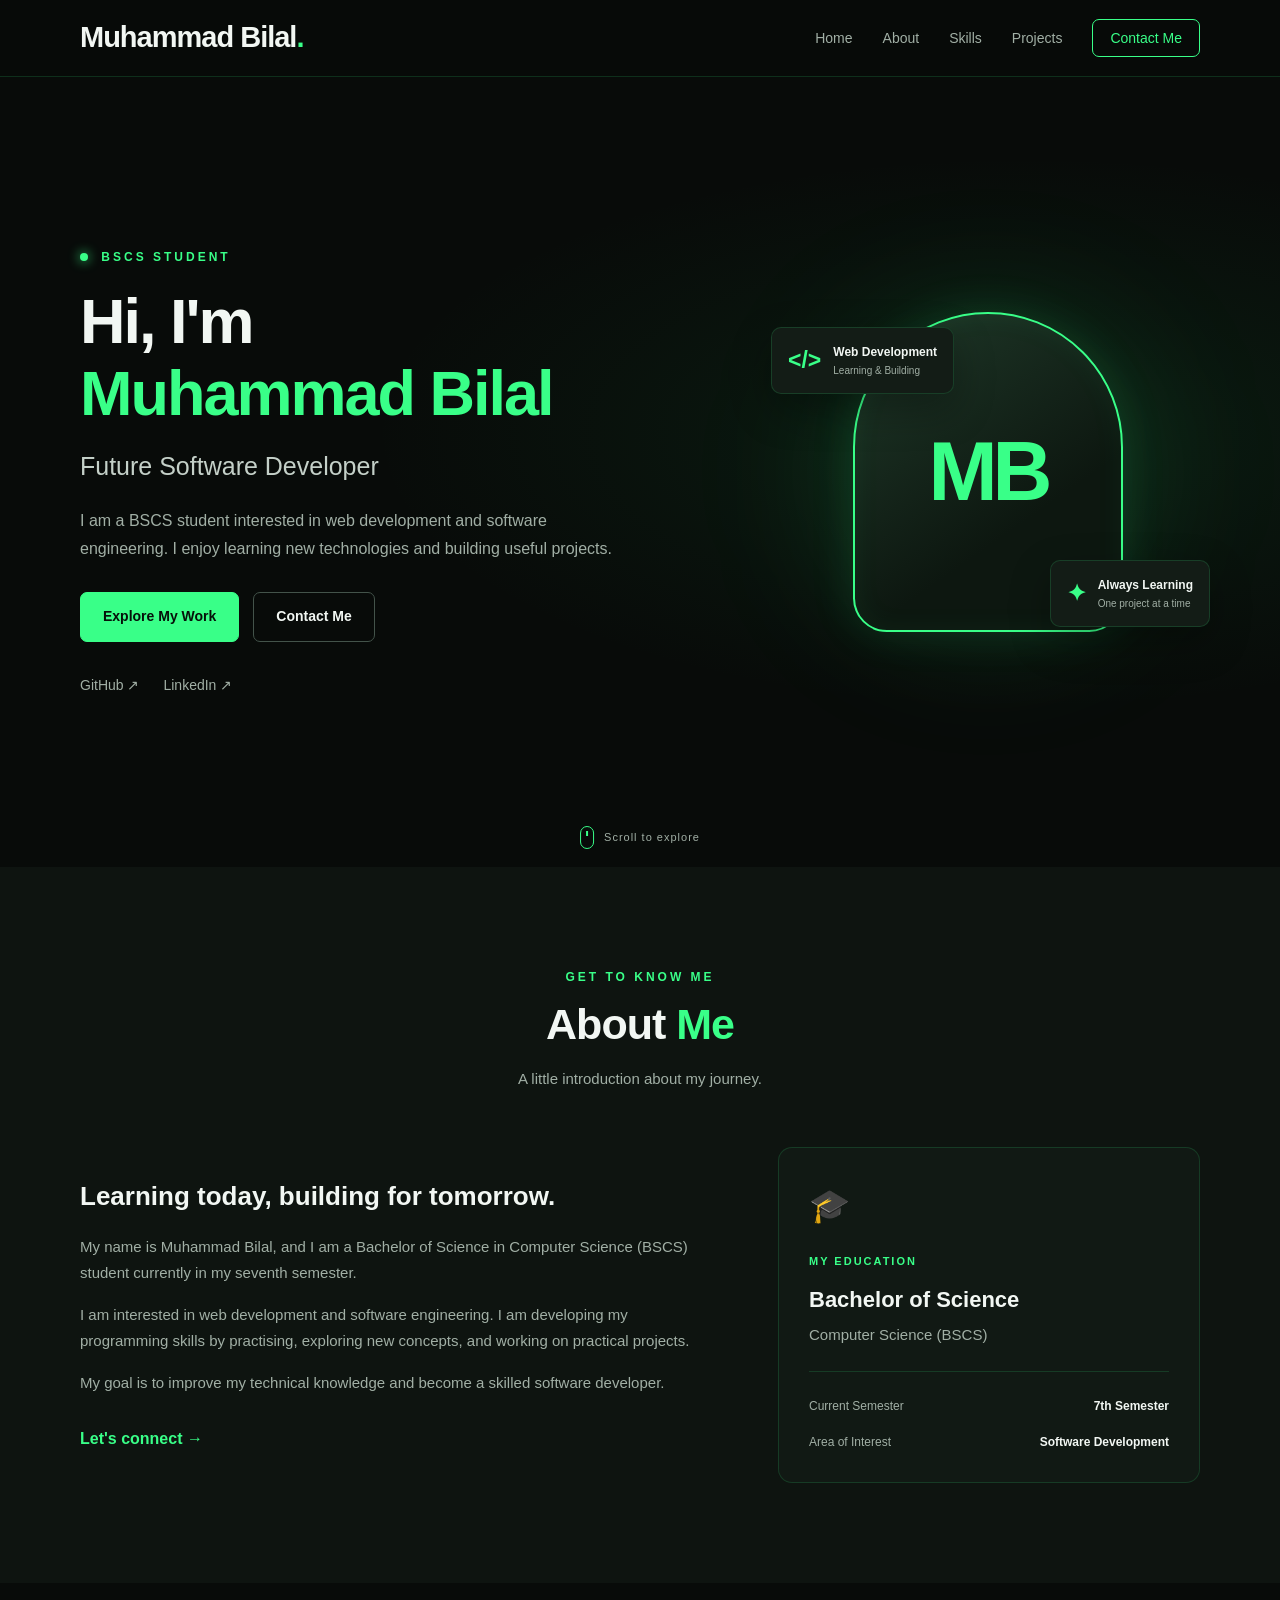
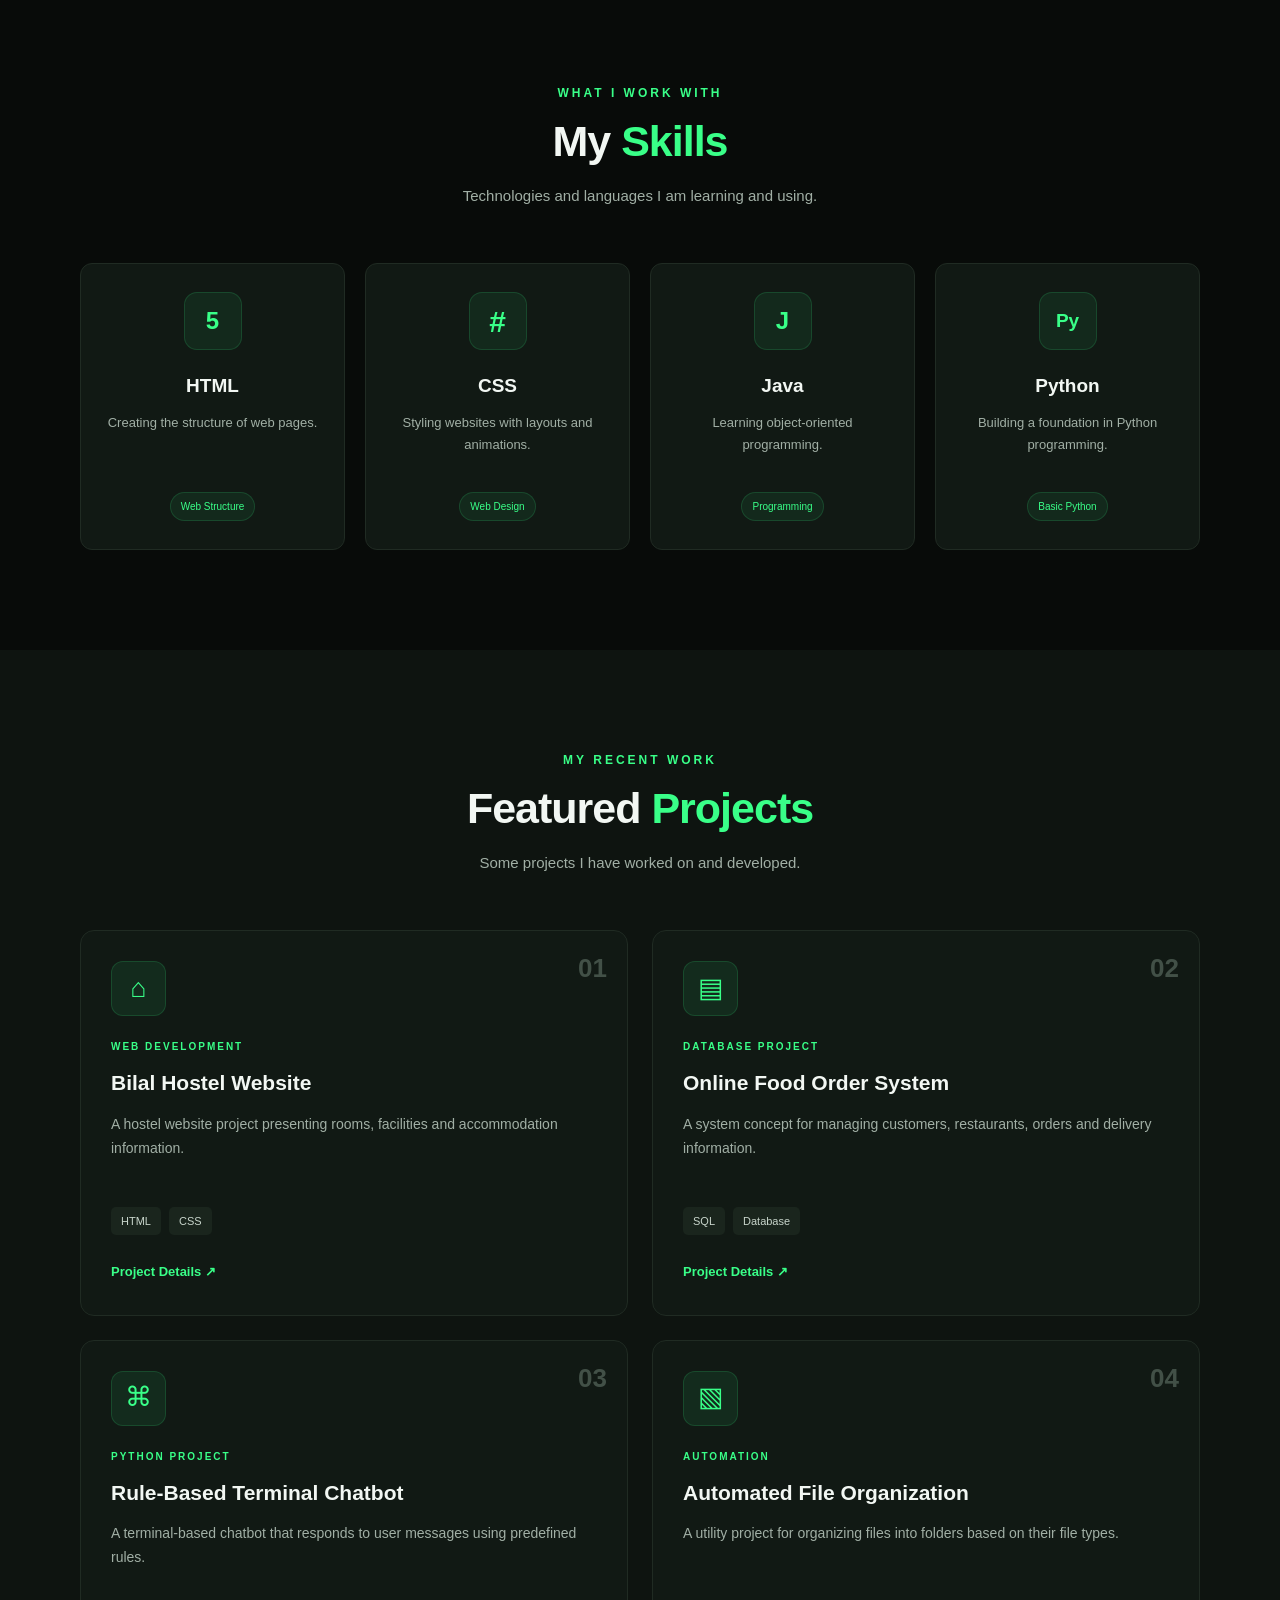
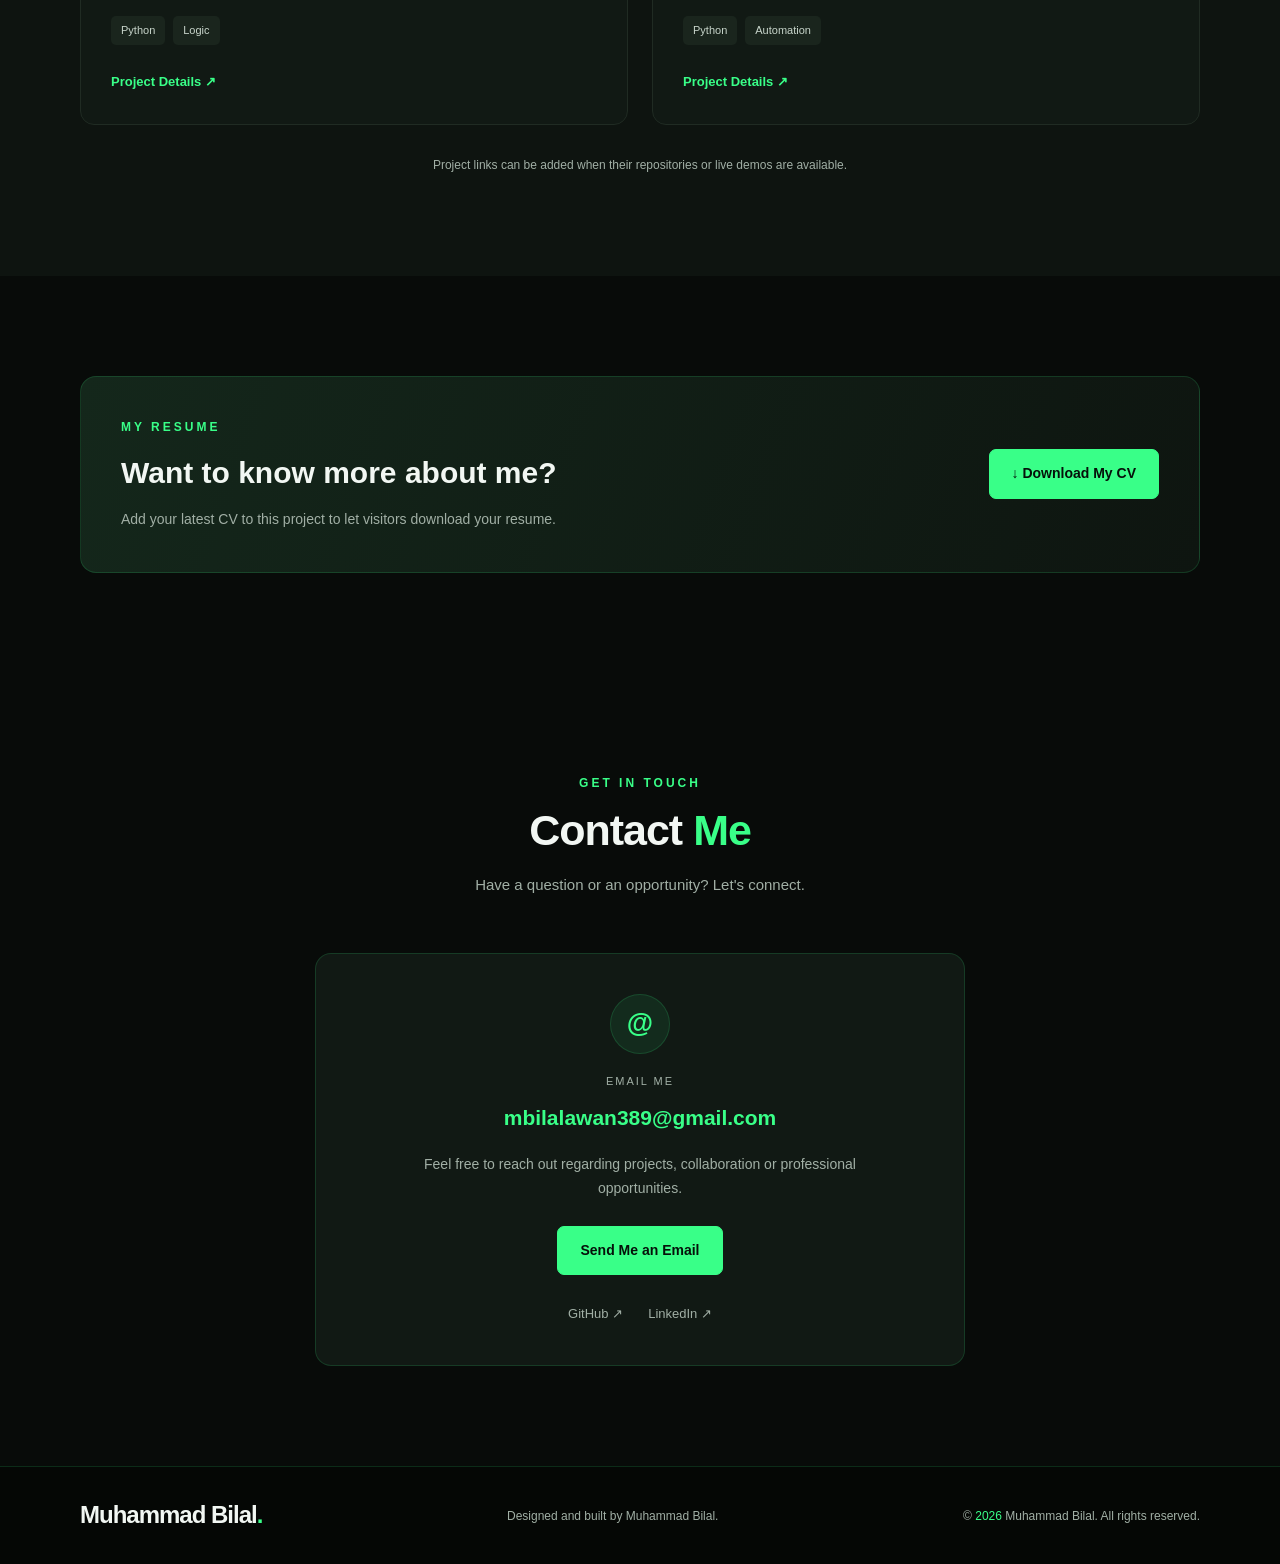
==== index.html @ e32077fa "MYPortfolio" ====
<!DOCTYPE html>
<html lang="en">
<head>
    <meta charset="UTF-8">
    <meta name="viewport" content="width=device-width, initial-scale=1.0">

    <meta name="description" content="Muhammad Bilal's personal portfolio showcasing web development skills, education and projects.">

    <title>Muhammad Bilal | Portfolio</title>

    <link rel="stylesheet" href="style.css">
</head>

<body>

    <!-- Navigation -->
    <header class="header">
        <nav class="navbar container">
            <a href="#home" class="logo">
                Muhammad Bilal<span>.</span>
            </a>

            <input type="checkbox" id="menu-toggle">
            <label for="menu-toggle" class="menu-icon"
                   aria-label="Toggle navigation menu">
                <span></span>
                <span></span>
                <span></span>
            </label>

            <ul class="nav-links">
                <li><a href="#home">Home</a></li>
                <li><a href="#about">About</a></li>
                <li><a href="#skills">Skills</a></li>
                <li><a href="#projects">Projects</a></li>
                <li><a href="#contact" class="nav-contact">Contact Me</a></li>
            </ul>
        </nav>
    </header>

    <main>

        <!-- Hero Section -->
        <section class="hero section" id="home">
            <div class="container hero-content">

                <div class="hero-text reveal">
                    <p class="eyebrow">
                        <span class="status-dot"></span>
                        BSCS STUDENT
                    </p>

                    <h1>
                        Hi, I'm <span>Muhammad Bilal</span>
                    </h1>

                    <h2>Future Software Developer</h2>

                    <p class="hero-description">
                        I am a BSCS student interested in web development
                        and software engineering. I enjoy learning new
                        technologies and building useful projects.
                    </p>

                    <div class="hero-buttons">
                        <a href="#projects" class="btn btn-primary">
                            Explore My Work
                        </a>

                        <a href="#contact" class="btn btn-outline">
                            Contact Me
                        </a>
                    </div>

                    <div class="social-links">
                        <a href="https://github.com/Muhammadbilal-CS"
                           target="_blank" rel="noopener noreferrer">
                            GitHub ↗
                        </a>

                        <a href="https://www.linkedin.com/in/muhammad-bilal-559ba5370"
                           target="_blank" rel="noopener noreferrer">
                            LinkedIn ↗
                        </a>
                    </div>
                </div>

                <div class="hero-visual reveal">
                    <div class="profile-glow"></div>

                    <!-- Profile photo placeholder -->
                    <div class="profile-placeholder"
                         role="img"
                         aria-label="Profile photo placeholder for Muhammad Bilal">
                        <span>MB</span>
                    </div>

                    <div class="floating-card card-top">
                        <span class="mini-icon">&lt;/&gt;</span>
                        <div>
                            <strong>Web Development</strong>
                            <small>Learning & Building</small>
                        </div>
                    </div>

                    <div class="floating-card card-bottom">
                        <span class="mini-icon">✦</span>
                        <div>
                            <strong>Always Learning</strong>
                            <small>One project at a time</small>
                        </div>
                    </div>
                </div>

            </div>

            <a href="#about" class="scroll-indicator">
                <span></span>
                Scroll to explore
            </a>
        </section>

        <!-- About Section -->
        <section class="section about-section" id="about">
            <div class="container">

                <div class="section-heading reveal">
                    <p class="eyebrow">GET TO KNOW ME</p>
                    <h2>About <span>Me</span></h2>
                    <p>A little introduction about my journey.</p>
                </div>

                <div class="about-grid">
                    <div class="about-text reveal">
                        <h3>Learning today, building for tomorrow.</h3>

                        <p>
                            My name is Muhammad Bilal, and I am a Bachelor
                            of Science in Computer Science (BSCS) student
                            currently in my seventh semester.
                        </p>

                        <p>
                            I am interested in web development and software
                            engineering. I am developing my programming
                            skills by practising, exploring new concepts,
                            and working on practical projects.
                        </p>

                        <p>
                            My goal is to improve my technical knowledge
                            and become a skilled software developer.
                        </p>

                        <a href="#contact" class="text-link">
                            Let's connect <span>→</span>
                        </a>
                    </div>

                    <div class="education-card reveal">
                        <div class="education-icon">🎓</div>
                        <p class="card-label">MY EDUCATION</p>
                        <h3>Bachelor of Science</h3>
                        <h4>Computer Science (BSCS)</h4>
                        <div class="card-divider"></div>
                        <div class="education-detail">
                            <span>Current Semester</span>
                            <strong>7th Semester</strong>
                        </div>
                        <div class="education-detail">
                            <span>Area of Interest</span>
                            <strong>Software Development</strong>
                        </div>
                    </div>
                </div>

            </div>
        </section>

        <!-- Skills Section -->
        <section class="section skills-section" id="skills">
            <div class="container">

                <div class="section-heading reveal">
                    <p class="eyebrow">WHAT I WORK WITH</p>
                    <h2>My <span>Skills</span></h2>
                    <p>Technologies and languages I am learning and using.</p>
                </div>

                <div class="skills-grid">

                    <article class="skill-card reveal">
                        <div class="skill-icon html-icon">5</div>
                        <h3>HTML</h3>
                        <p>Creating the structure of web pages.</p>
                        <span class="skill-tag">Web Structure</span>
                    </article>

                    <article class="skill-card reveal">
                        <div class="skill-icon css-icon">#</div>
                        <h3>CSS</h3>
                        <p>Styling websites with layouts and animations.</p>
                        <span class="skill-tag">Web Design</span>
                    </article>

                    <article class="skill-card reveal">
                        <div class="skill-icon java-icon">J</div>
                        <h3>Java</h3>
                        <p>Learning object-oriented programming.</p>
                        <span class="skill-tag">Programming</span>
                    </article>

                    <article class="skill-card reveal">
                        <div class="skill-icon python-icon">Py</div>
                        <h3>Python</h3>
                        <p>Building a foundation in Python programming.</p>
                        <span class="skill-tag">Basic Python</span>
                    </article>

                </div>
            </div>
        </section>

        <!-- Projects Section -->
        <section class="section projects-section" id="projects">
            <div class="container">

                <div class="section-heading reveal">
                    <p class="eyebrow">MY RECENT WORK</p>
                    <h2>Featured <span>Projects</span></h2>
                    <p>Some projects I have worked on and developed.</p>
                </div>

                <div class="projects-grid">

                    <article class="project-card reveal">
                        <div class="project-number">01</div>
                        <div class="project-symbol">⌂</div>
                        <p class="project-category">WEB DEVELOPMENT</p>
                        <h3>Bilal Hostel Website</h3>
                        <p class="project-description">
                            A hostel website project presenting rooms,
                            facilities and accommodation information.
                        </p>
                        <div class="project-tags">
                            <span>HTML</span>
                            <span>CSS</span>
                        </div>
                        <!-- Add your live project URL when available -->
                        <a href="#contact" class="project-link">
                            Project Details <span>↗</span>
                        </a>
                    </article>

                    <article class="project-card reveal">
                        <div class="project-number">02</div>
                        <div class="project-symbol">▤</div>
                        <p class="project-category">DATABASE PROJECT</p>
                        <h3>Online Food Order System</h3>
                        <p class="project-description">
                            A system concept for managing customers,
                            restaurants, orders and delivery information.
                        </p>
                        <div class="project-tags">
                            <span>SQL</span>
                            <span>Database</span>
                        </div>
                        <a href="#contact" class="project-link">
                            Project Details <span>↗</span>
                        </a>
                    </article>

                    <article class="project-card reveal">
                        <div class="project-number">03</div>
                        <div class="project-symbol">⌘</div>
                        <p class="project-category">PYTHON PROJECT</p>
                        <h3>Rule-Based Terminal Chatbot</h3>
                        <p class="project-description">
                            A terminal-based chatbot that responds to
                            user messages using predefined rules.
                        </p>
                        <div class="project-tags">
                            <span>Python</span>
                            <span>Logic</span>
                        </div>
                        <a href="#contact" class="project-link">
                            Project Details <span>↗</span>
                        </a>
                    </article>

                    <article class="project-card reveal">
                        <div class="project-number">04</div>
                        <div class="project-symbol">▧</div>
                        <p class="project-category">AUTOMATION</p>
                        <h3>Automated File Organization</h3>
                        <p class="project-description">
                            A utility project for organizing files into
                            folders based on their file types.
                        </p>
                        <div class="project-tags">
                            <span>Python</span>
                            <span>Automation</span>
                        </div>
                        <a href="#contact" class="project-link">
                            Project Details <span>↗</span>
                        </a>
                    </article>

                </div>

                <p class="projects-note">
                    Project links can be added when their repositories
                    or live demos are available.
                </p>

            </div>
        </section>

        <!-- CV Section -->
        <section class="section cv-section">
            <div class="container">
                <div class="cv-card reveal">
                    <div>
                        <p class="eyebrow">MY RESUME</p>
                        <h2>Want to know more about me?</h2>
                        <p>
                            Add your latest CV to this project to let
                            visitors download your resume.
                        </p>
                    </div>

                    <a href="E:\MyPortfolio\muhammad_bilal_resume-2.pdf"
                       class="btn btn-primary"
                       download>
                        ↓ Download My CV
                    </a>
                </div>
            </div>
        </section>

        <!-- Contact Section -->
        <section class="section contact-section" id="contact">
            <div class="container">

                <div class="section-heading reveal">
                    <p class="eyebrow">GET IN TOUCH</p>
                    <h2>Contact <span>Me</span></h2>
                    <p>Have a question or an opportunity? Let's connect.</p>
                </div>

                <div class="contact-card reveal">
                    <div class="contact-icon">@</div>
                    <p class="contact-label">EMAIL ME</p>
                    <a href="mailto:mbilalawan389@gmail.com"
                       class="contact-email">
                        mbilalawan389@gmail.com
                    </a>
                    <p class="contact-description">
                        Feel free to reach out regarding projects,
                        collaboration or professional opportunities.
                    </p>

                    <a href="mailto:mbilalawan389@gmail.com"
                       class="btn btn-primary">
                        Send Me an Email
                    </a>

                    <div class="contact-socials">
                        <a href="https://github.com/Muhammadbilal-CS"
                           target="_blank" rel="noopener noreferrer">
                            GitHub ↗
                        </a>

                        <a href="https://www.linkedin.com/in/muhammad-bilal-559ba5370"
                           target="_blank" rel="noopener noreferrer">
                            LinkedIn ↗
                        </a>
                    </div>
                </div>

            </div>
        </section>

    </main>

    <!-- Footer -->
    <footer class="footer">
        <div class="container footer-content">
            <a href="#home" class="logo">Muhammad Bilal<span>.</span></a>
            <p>Designed and built by Muhammad Bilal.</p>
            <p class="copyright">
                &copy; <span id="year">2026</span> Muhammad Bilal.
                All rights reserved.
            </p>
        </div>
    </footer>

</body>
</html>
---- style.css ----
/* ==============================
   1. GLOBAL STYLES
============================== */

:root {
    --bg: #080b09;
    --bg-light: #0e1410;
    --card: #111914;
    --green: #39ff88;
    --green-dark: #19bd63;
    --text: #f2f7f3;
    --muted: #a1afa5;
    --border: rgba(57, 255, 136, 0.15);
}

* {
    margin: 0;
    padding: 0;
    box-sizing: border-box;
    scroll-behavior: smooth;
}

html {
    scroll-padding-top: 85px;
}

body {
    background: var(--bg);
    color: var(--text);
    font-family: Arial, Helvetica, sans-serif;
    line-height: 1.7;
    overflow-x: hidden;
}

a {
    color: inherit;
    text-decoration: none;
}

button,
a {
    -webkit-tap-highlight-color: transparent;
}

ul {
    list-style: none;
}

.container {
    width: min(1120px, 90%);
    margin: 0 auto;
}

.section {
    padding: 100px 0;
}

section[id] {
    scroll-margin-top: 75px;
}

span {
    color: var(--green);
}

::selection {
    background: var(--green);
    color: #080b09;
}


/* ==============================
   2. NAVIGATION BAR
============================== */

.header {
    position: sticky;
    top: 0;
    z-index: 1000;
    background: rgba(8, 11, 9, 0.94);
    border-bottom: 1px solid var(--border);
    backdrop-filter: blur(15px);
}

.navbar {
    min-height: 76px;
    display: flex;
    align-items: center;
    justify-content: space-between;
    gap: 24px;
}

.logo {
    font-size: 29px;
    font-weight: 800;
    letter-spacing: -1px;
}

.logo span {
    color: var(--green);
}

.nav-links {
    display: flex;
    align-items: center;
    gap: 30px;
}

.nav-links a {
    color: var(--muted);
    font-size: 14px;
    transition: color 0.3s ease;
}

.nav-links a:hover {
    color: var(--green);
}

.nav-links .nav-contact {
    color: var(--green);
    padding: 10px 17px;
    border: 1px solid var(--green);
    border-radius: 7px;
}

.nav-links .nav-contact:hover {
    background: var(--green);
    color: var(--bg);
}

#menu-toggle,
.menu-icon {
    display: none;
}


/* ==============================
   3. HERO / HOME SECTION
============================== */

.hero {
    min-height: 680px;
    min-height: min(790px, calc(100svh - 76px));
    position: relative;
    display: flex;
    align-items: center;
    background:
        radial-gradient(
            ellipse at 80% 45%,
            rgba(29, 155, 77, 0.12),
            transparent 45%
        );
}

.hero-content {
    display: grid;
    grid-template-columns: 1.2fr 0.8fr;
    align-items: center;
    gap: 60px;
}

.eyebrow {
    color: var(--green);
    font-size: 12px;
    font-weight: 800;
    letter-spacing: 3px;
    margin-bottom: 18px;
}

.status-dot {
    display: inline-block;
    width: 8px;
    height: 8px;
    background: var(--green);
    border-radius: 50%;
    margin-right: 7px;
    box-shadow: 0 0 12px var(--green);
    animation: pulse 2s infinite;
}

.hero h1 {
    font-size: clamp(36px, 5vw, 63px);
    line-height: 1.15;
    letter-spacing: -2px;
    margin-bottom: 15px;
}

.hero h1 span {
    display: block;
    color: var(--green);
}

.hero h2 {
    color: #c4d0c8;
    font-size: clamp(18px, 2vw, 25px);
    font-weight: 500;
    margin-bottom: 20px;
}

.hero-description {
    color: var(--muted);
    max-width: 540px;
    font-size: 16px;
    margin-bottom: 30px;
}

.hero-buttons {
    display: flex;
    flex-wrap: wrap;
    gap: 14px;
}

.btn {
    min-height: 47px;
    display: inline-flex;
    justify-content: center;
    align-items: center;
    padding: 12px 22px;
    border-radius: 7px;
    font-size: 14px;
    font-weight: 700;
    transition:
        transform 0.3s ease,
        background 0.3s ease,
        box-shadow 0.3s ease;
}

.btn:hover {
    transform: translateY(-3px);
}

.btn-primary {
    background: var(--green);
    color: #06110a;
    border: 1px solid var(--green);
}

.btn-primary:hover {
    background: #7affae;
    box-shadow: 0 8px 28px rgba(57, 255, 136, 0.18);
}

.btn-outline {
    border: 1px solid #43534a;
    color: var(--text);
}

.btn-outline:hover {
    border-color: var(--green);
    color: var(--green);
}

.social-links {
    display: flex;
    gap: 24px;
    margin-top: 32px;
}

.social-links a {
    color: var(--muted);
    font-size: 14px;
    transition: color 0.3s ease;
}

.social-links a:hover {
    color: var(--green);
}


/* Profile placeholder */

.hero-visual {
    min-height: 400px;
    position: relative;
    display: grid;
    place-items: center;
}

.profile-glow {
    position: absolute;
    width: 290px;
    height: 290px;
    background: rgba(57, 255, 136, 0.14);
    filter: blur(75px);
    border-radius: 50%;
}

.profile-placeholder {
    position: relative;
    width: 270px;
    height: 320px;
    display: grid;
    place-items: center;
    background:
        linear-gradient(145deg, #203a2a, #0d1710 65%);
    border: 2px solid var(--green);
    border-radius: 140px 140px 35px 35px;
    box-shadow:
        0 0 45px rgba(57, 255, 136, 0.12),
        inset 0 0 30px rgba(57, 255, 136, 0.05);
    animation: float 5s ease-in-out infinite;
}

.profile-placeholder span {
    font-size: 83px;
    font-weight: 800;
    letter-spacing: -5px;
    color: var(--green);
}

.floating-card {
    position: absolute;
    display: flex;
    align-items: center;
    gap: 12px;
    padding: 13px 16px;
    background: #131c16;
    border: 1px solid var(--border);
    border-radius: 10px;
    box-shadow: 0 15px 40px rgba(0, 0, 0, 0.3);
    animation: float 4s ease-in-out infinite;
}

.card-top {
    top: 55px;
    left: -5px;
}

.card-bottom {
    bottom: 45px;
    right: -10px;
    animation-delay: -2s;
}

.mini-icon {
    font-size: 23px;
    font-weight: bold;
}

.floating-card strong,
.floating-card small {
    display: block;
}

.floating-card strong {
    font-size: 12px;
}

.floating-card small {
    color: var(--muted);
    font-size: 10px;
}

.scroll-indicator {
    position: absolute;
    bottom: 18px;
    left: 50%;
    transform: translateX(-50%);
    color: var(--muted);
    font-size: 11px;
    letter-spacing: 1px;
    display: flex;
    align-items: center;
    gap: 10px;
}

.scroll-indicator span {
    height: 23px;
    width: 14px;
    border: 1px solid var(--green);
    border-radius: 10px;
    position: relative;
}

.scroll-indicator span::after {
    content: "";
    position: absolute;
    left: 5px;
    top: 4px;
    width: 2px;
    height: 5px;
    background: var(--green);
    animation: scrollDown 1.5s infinite;
}


/* ==============================
   4. SECTION HEADINGS
============================== */

.section-heading {
    text-align: center;
    margin-bottom: 55px;
}

.section-heading .eyebrow {
    margin-bottom: 10px;
}

.section-heading h2 {
    font-size: clamp(30px, 4vw, 43px);
    line-height: 1.3;
    margin-bottom: 13px;
    letter-spacing: -1px;
}

.section-heading > p:last-child {
    color: var(--muted);
    font-size: 15px;
}


/* ==============================
   5. ABOUT SECTION
============================== */

.about-section {
    background: var(--bg-light);
}

.about-grid {
    display: grid;
    grid-template-columns: 1.2fr 0.8fr;
    align-items: center;
    gap: 65px;
}

.about-text h3 {
    font-size: 26px;
    line-height: 1.4;
    margin-bottom: 20px;
}

.about-text p {
    color: var(--muted);
    margin-bottom: 17px;
    font-size: 15px;
}

.text-link {
    display: inline-block;
    color: var(--green);
    font-weight: 700;
    margin-top: 12px;
}

.text-link span {
    display: inline-block;
    transition: transform 0.3s ease;
}

.text-link:hover span {
    transform: translateX(6px);
}

.education-card {
    background: var(--card);
    padding: 30px;
    border: 1px solid var(--border);
    border-radius: 14px;
    transition:
        transform 0.3s ease,
        border-color 0.3s ease;
}

.education-card:hover {
    transform: translateY(-5px);
    border-color: var(--green);
}

.education-icon {
    font-size: 33px;
    margin-bottom: 18px;
}

.card-label {
    color: var(--green);
    font-size: 11px;
    font-weight: bold;
    letter-spacing: 2px;
    margin-bottom: 10px;
}

.education-card h3 {
    font-size: 22px;
}

.education-card h4 {
    color: var(--muted);
    font-size: 15px;
    font-weight: 400;
    margin-top: 4px;
}

.card-divider {
    height: 1px;
    background: var(--border);
    margin: 24px 0;
}

.education-detail {
    display: flex;
    justify-content: space-between;
    gap: 12px;
    margin-top: 15px;
    font-size: 12px;
}

.education-detail span {
    color: var(--muted);
}

.education-detail strong {
    text-align: right;
}


/* ==============================
   6. SKILLS SECTION
============================== */

.skills-grid {
    display: grid;
    grid-template-columns: repeat(4, minmax(0, 1fr));
    gap: 20px;
}

.skill-card {
    padding: 28px 20px;
    background: var(--card);
    border: 1px solid #202b23;
    border-radius: 12px;
    text-align: center;
    transition: all 0.3s ease;
}

.skill-card:hover {
    transform: translateY(-8px);
    border-color: var(--green);
    box-shadow: 0 12px 35px rgba(57, 255, 136, 0.07);
}

.skill-icon {
    width: 58px;
    height: 58px;
    display: grid;
    place-items: center;
    margin: 0 auto 20px;
    border: 1px solid var(--border);
    border-radius: 13px;
    background: rgba(57, 255, 136, 0.07);
    color: var(--green);
    font-size: 24px;
    font-weight: 800;
}

.css-icon {
    font-size: 30px;
}

.python-icon {
    font-size: 19px;
}

.skill-card h3 {
    font-size: 19px;
    margin-bottom: 10px;
}

.skill-card p {
    color: var(--muted);
    font-size: 13px;
    min-height: 65px;
}

.skill-tag {
    display: inline-block;
    color: var(--green);
    background: rgba(57, 255, 136, 0.07);
    border: 1px solid var(--border);
    border-radius: 20px;
    padding: 5px 10px;
    margin-top: 15px;
    font-size: 10px;
}


/* ==============================
   7. PROJECTS SECTION
============================== */

.projects-section {
    background: var(--bg-light);
}

.projects-grid {
    display: grid;
    grid-template-columns: repeat(2, minmax(0, 1fr));
    gap: 24px;
}

.project-card {
    position: relative;
    padding: 30px;
    background: var(--card);
    border: 1px solid #202b23;
    border-radius: 14px;
    overflow: hidden;
    transition: all 0.35s ease;
}

.project-card::before {
    content: "";
    position: absolute;
    top: 0;
    left: 0;
    height: 2px;
    width: 0;
    background: var(--green);
    transition: width 0.4s ease;
}

.project-card:hover {
    transform: translateY(-6px);
    border-color: var(--border);
}

.project-card:hover::before {
    width: 100%;
}

.project-number {
    position: absolute;
    top: 15px;
    right: 20px;
    color: #425047;
    font-size: 26px;
    font-weight: 800;
}

.project-symbol {
    width: 55px;
    height: 55px;
    display: grid;
    place-items: center;
    border-radius: 12px;
    background: rgba(57, 255, 136, 0.08);
    border: 1px solid var(--border);
    color: var(--green);
    font-size: 27px;
    margin-bottom: 22px;
}

.project-category {
    color: var(--green);
    font-size: 10px;
    letter-spacing: 2px;
    font-weight: 800;
    margin-bottom: 10px;
}

.project-card h3 {
    font-size: 21px;
    margin-bottom: 12px;
}

.project-description {
    color: var(--muted);
    font-size: 14px;
    min-height: 72px;
}

.project-tags {
    display: flex;
    flex-wrap: wrap;
    gap: 8px;
    margin: 22px 0;
}

.project-tags span {
    color: #c8d5cb;
    background: #1a251d;
    border-radius: 5px;
    padding: 5px 10px;
    font-size: 11px;
}

.project-link {
    color: var(--green);
    font-size: 13px;
    font-weight: bold;
}

.project-link span {
    display: inline-block;
    transition: transform 0.3s ease;
}

.project-link:hover span {
    transform: translate(3px, -3px);
}

.projects-note {
    text-align: center;
    color: var(--muted);
    font-size: 12px;
    margin-top: 30px;
}


/* ==============================
   8. CV SECTION
============================== */

.cv-card {
    display: flex;
    align-items: center;
    justify-content: space-between;
    gap: 30px;
    padding: 40px;
    background:
        linear-gradient(110deg, #14271b, #0e1510);
    border: 1px solid var(--border);
    border-radius: 16px;
}

.cv-card .eyebrow {
    margin-bottom: 10px;
}

.cv-card h2 {
    font-size: clamp(22px, 3vw, 30px);
    margin-bottom: 10px;
}

.cv-card p:not(.eyebrow) {
    color: var(--muted);
    font-size: 14px;
    max-width: 550px;
}


/* ==============================
   9. CONTACT SECTION
============================== */

.contact-card {
    max-width: 650px;
    margin: 0 auto;
    padding: 40px 25px;
    text-align: center;
    background: var(--card);
    border: 1px solid var(--border);
    border-radius: 16px;
}

.contact-icon {
    width: 60px;
    height: 60px;
    display: grid;
    place-items: center;
    margin: 0 auto 18px;
    color: var(--green);
    font-size: 27px;
    font-weight: bold;
    border-radius: 50%;
    background: rgba(57, 255, 136, 0.08);
    border: 1px solid var(--border);
}

.contact-label {
    color: var(--muted);
    font-size: 11px;
    letter-spacing: 2px;
    margin-bottom: 10px;
}

.contact-email {
    display: inline-block;
    color: var(--green);
    font-size: clamp(15px, 3vw, 21px);
    font-weight: bold;
    overflow-wrap: anywhere;
}

.contact-description {
    color: var(--muted);
    font-size: 14px;
    max-width: 440px;
    margin: 17px auto 25px;
}

.contact-socials {
    display: flex;
    justify-content: center;
    gap: 25px;
    margin-top: 28px;
}

.contact-socials a {
    color: var(--muted);
    font-size: 13px;
    transition: color 0.3s ease;
}

.contact-socials a:hover {
    color: var(--green);
}


/* ==============================
   10. FOOTER
============================== */

.footer {
    padding: 28px 0;
    background: #050705;
    border-top: 1px solid var(--border);
}

.footer-content {
    display: flex;
    align-items: center;
    justify-content: space-between;
    flex-wrap: wrap;
    gap: 15px;
}

.footer .logo {
    font-size: 24px;
}

.footer p {
    color: var(--muted);
    font-size: 12px;
}

.copyright {
    text-align: right;
}


/* ==============================
   11. ANIMATIONS
============================== */

.reveal {
    animation: revealUp 0.8s ease both;
}

@keyframes revealUp {
    from {
        opacity: 0;
        transform: translateY(25px);
    }

    to {
        opacity: 1;
        transform: translateY(0);
    }
}

@keyframes float {
    0%, 100% {
        transform: translateY(0);
    }

    50% {
        transform: translateY(-10px);
    }
}

@keyframes pulse {
    0%, 100% {
        box-shadow: 0 0 5px var(--green);
    }

    50% {
        box-shadow: 0 0 15px var(--green);
    }
}

@keyframes scrollDown {
    0% {
        opacity: 0;
        transform: translateY(0);
    }

    50% {
        opacity: 1;
    }

    100% {
        opacity: 0;
        transform: translateY(7px);
    }
}


/* ==============================
   12. TABLET RESPONSIVENESS
============================== */

@media (max-width: 900px) {
    .section {
        padding: 80px 0;
    }

    .hero-content {
        grid-template-columns: 1fr 0.8fr;
        gap: 25px;
    }

    .hero h1 {
        font-size: 43px;
    }

    .profile-placeholder {
        width: 220px;
        height: 270px;
    }

    .card-top {
        left: -10px;
    }

    .card-bottom {
        right: -5px;
    }

    .about-grid {
        gap: 30px;
    }

    .skills-grid {
        grid-template-columns: repeat(2, minmax(0, 1fr));
    }

    .skill-card p {
        min-height: auto;
    }

    .nav-links {
        gap: 18px;
    }
}


/* ==============================
   13. MOBILE RESPONSIVENESS
============================== */

@media (max-width: 650px) {
    .container {
        width: 90%;
    }

    .section {
        padding: 65px 0;
    }

    .navbar {
        min-height: 68px;
    }

    .logo {
        font-size: 25px;
    }

    .menu-icon {
        display: flex;
        flex-direction: column;
        gap: 5px;
        cursor: pointer;
        padding: 8px 0 8px 8px;
    }

    .menu-icon span {
        display: block;
        width: 25px;
        height: 2px;
        background: var(--green);
        transition: all 0.3s ease;
    }

    .nav-links {
        position: absolute;
        top: 68px;
        left: 0;
        width: 100%;
        padding: 15px 5% 25px;
        display: none;
        flex-direction: column;
        align-items: stretch;
        gap: 0;
        background: #0b100c;
        border-bottom: 1px solid var(--border);
    }

    .nav-links li a {
        display: block;
        padding: 13px 5px;
    }

    .nav-links .nav-contact {
        margin-top: 8px;
        text-align: center;
    }

    #menu-toggle:checked ~ .nav-links {
        display: flex;
    }

    #menu-toggle:checked + .menu-icon span:first-child {
        transform: translateY(7px) rotate(45deg);
    }

    #menu-toggle:checked + .menu-icon span:nth-child(2) {
        opacity: 0;
    }

    #menu-toggle:checked + .menu-icon span:last-child {
        transform: translateY(-7px) rotate(-45deg);
    }

    .hero {
        min-height: auto;
        padding: 70px 0 65px;
    }

    .hero-content {
        grid-template-columns: 1fr;
        gap: 30px;
    }

    .hero h1 {
        font-size: clamp(35px, 10vw, 49px);
        letter-spacing: -1px;
    }

    .hero-description {
        font-size: 14px;
    }

    .hero-visual {
        min-height: 350px;
        margin-top: 5px;
    }

    .profile-placeholder {
        width: 225px;
        height: 270px;
    }

    .profile-placeholder span {
        font-size: 70px;
    }

    .card-top {
        top: 35px;
        left: 0;
    }

    .card-bottom {
        bottom: 25px;
        right: 0;
    }

    .scroll-indicator {
        display: none;
    }

    .section-heading {
        margin-bottom: 35px;
    }

    .about-grid {
        grid-template-columns: 1fr;
        gap: 30px;
    }

    .about-text h3 {
        font-size: 23px;
    }

    .education-card {
        padding: 24px;
    }

    .skills-grid {
        gap: 13px;
    }

    .skill-card {
        padding: 23px 13px;
    }

    .projects-grid {
        grid-template-columns: 1fr;
        gap: 17px;
    }

    .project-card {
        padding: 25px;
    }

    .project-description {
        min-height: auto;
    }

    .cv-card {
        flex-direction: column;
        align-items: flex-start;
        padding: 27px 22px;
    }

    .cv-card .btn {
        width: 100%;
    }

    .contact-card {
        padding: 30px 17px;
    }

    .footer-content {
        flex-direction: column;
        text-align: center;
    }

    .copyright {
        text-align: center;
    }
}


/* ==============================
   14. SMALL MOBILE SCREENS
============================== */

@media (max-width: 360px) {
    .hero-buttons {
        flex-direction: column;
    }

    .hero-buttons .btn {
        width: 100%;
    }

    .skills-grid {
        grid-template-columns: 1fr;
    }

    .floating-card {
        padding: 10px;
    }

    .floating-card strong {
        font-size: 10px;
    }
}


/* ==============================
   15. ACCESSIBILITY
============================== */

a:focus-visible,
label:focus-visible,
input:focus-visible {
    outline: 2px solid var(--green);
    outline-offset: 4px;
}

@media (prefers-reduced-motion: reduce) {
    *,
    *::before,
    *::after {
        scroll-behavior: auto !important;
        animation-duration: 0.01ms !important;
        animation-iteration-count: 1 !important;
        transition-duration: 0.01ms !important;
    }
}

.profile-photo {
    position: relative;
    width: 270px;
    height: 320px;
    object-fit: cover;
    object-position: center;
    border: 2px solid var(--green);
    border-radius: 140px 140px 35px 35px;
    box-shadow: 0 0 45px rgba(57, 255, 136, 0.12);
    animation: float 5s ease-in-out infinite;
}

@media (max-width: 650px) {
    .profile-photo {
        width: 225px;
        height: 270px;
    }
}
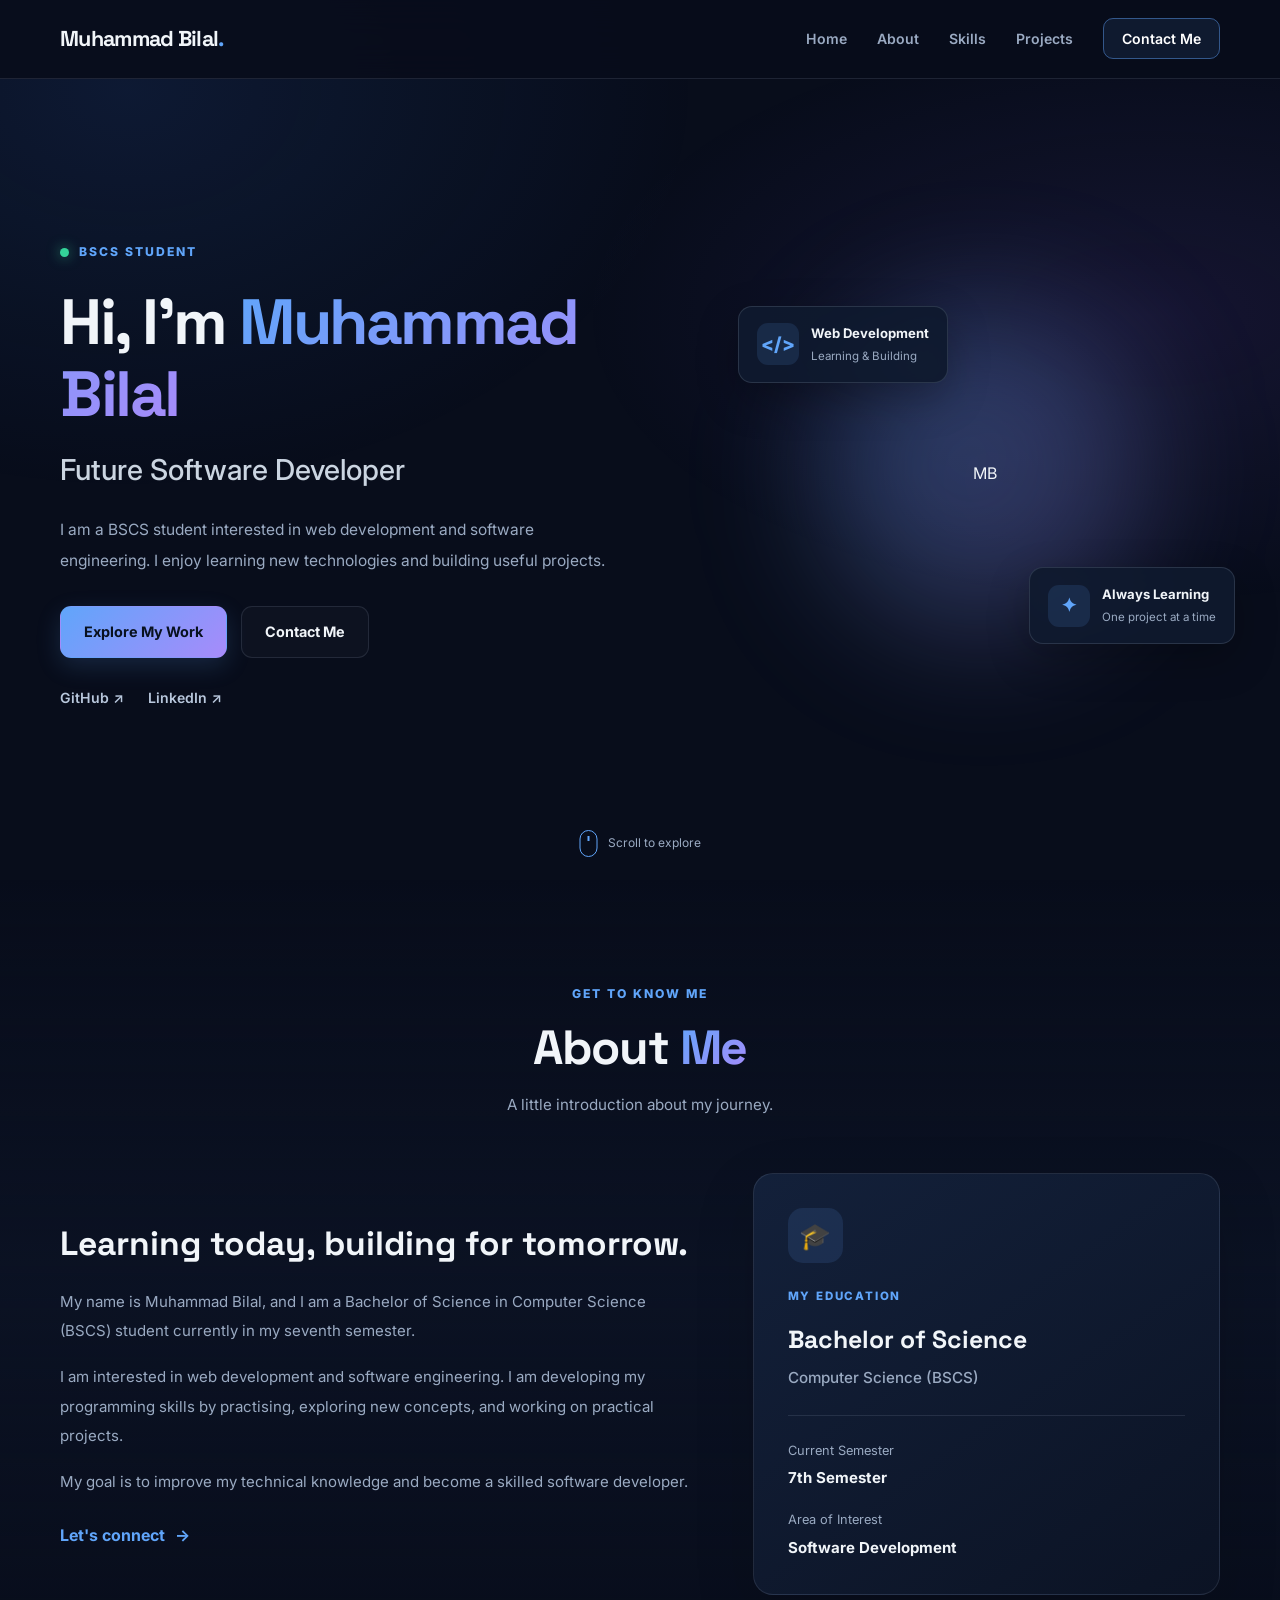
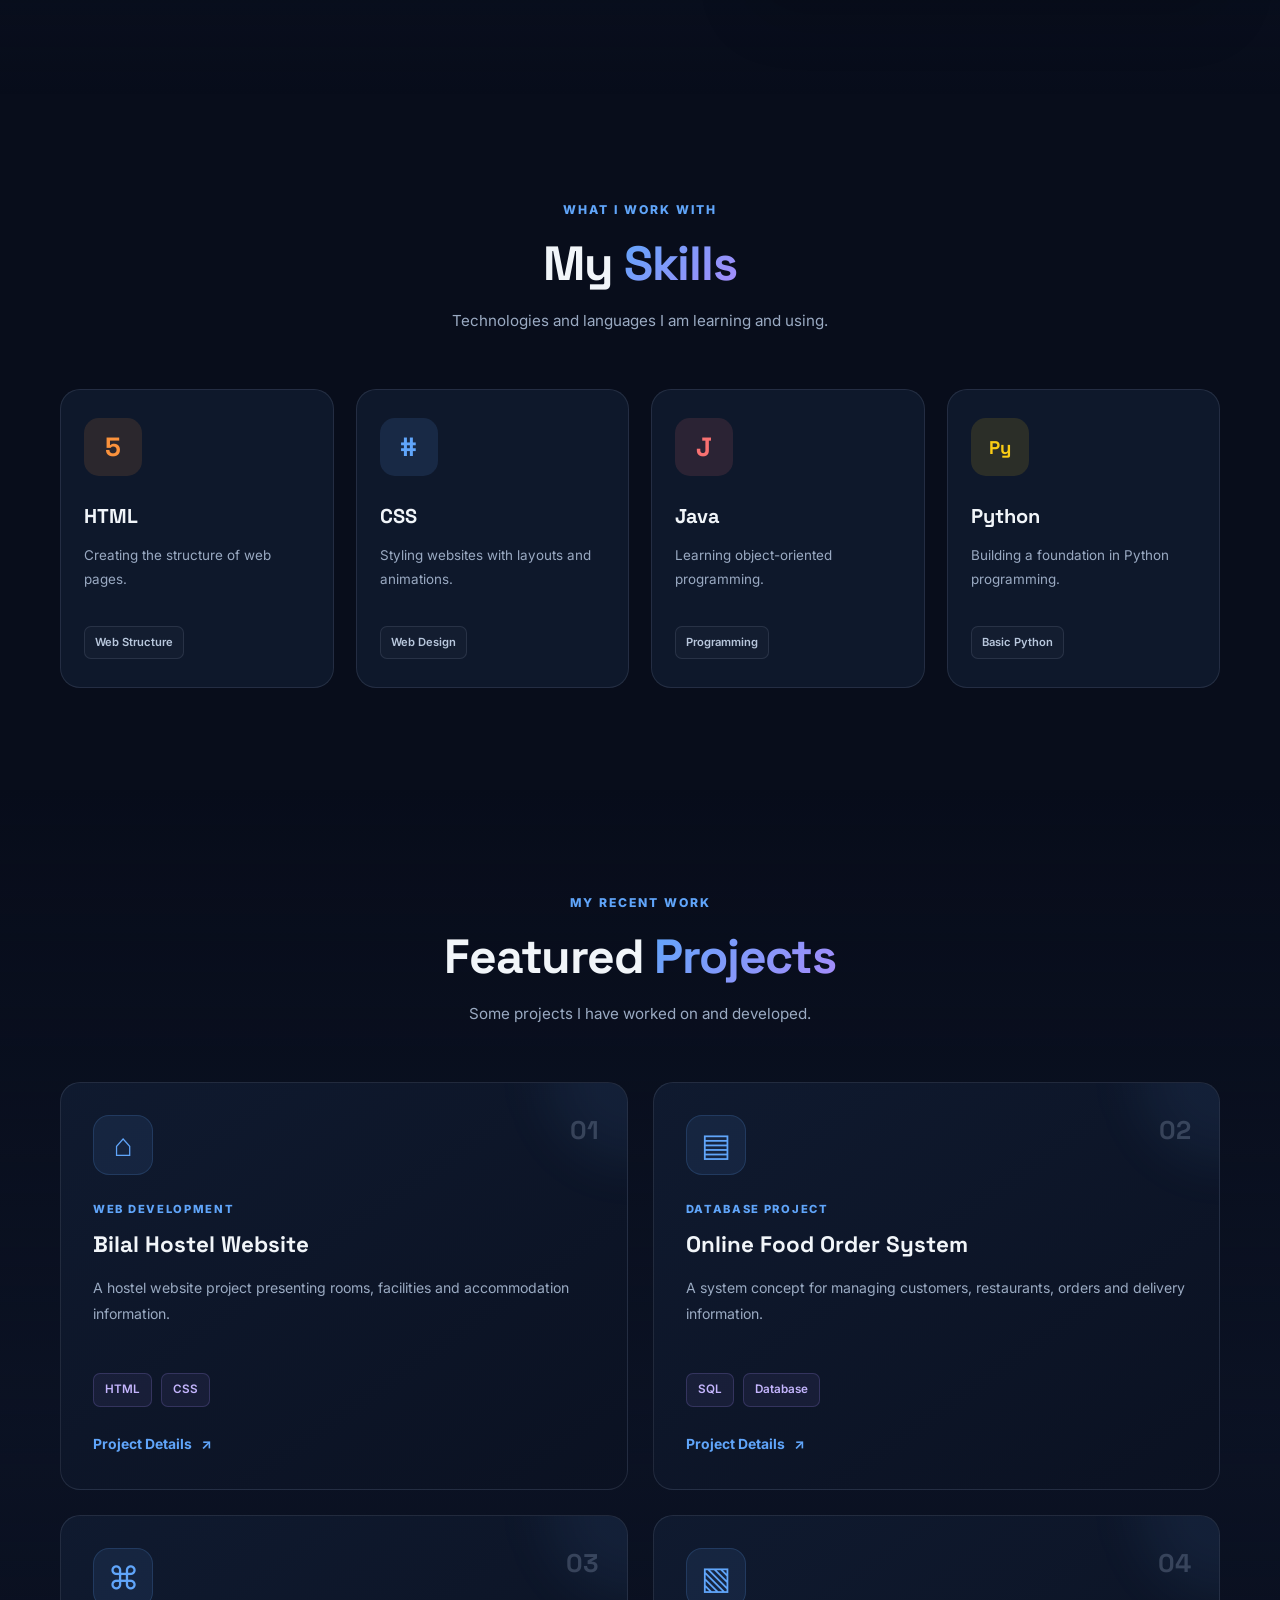
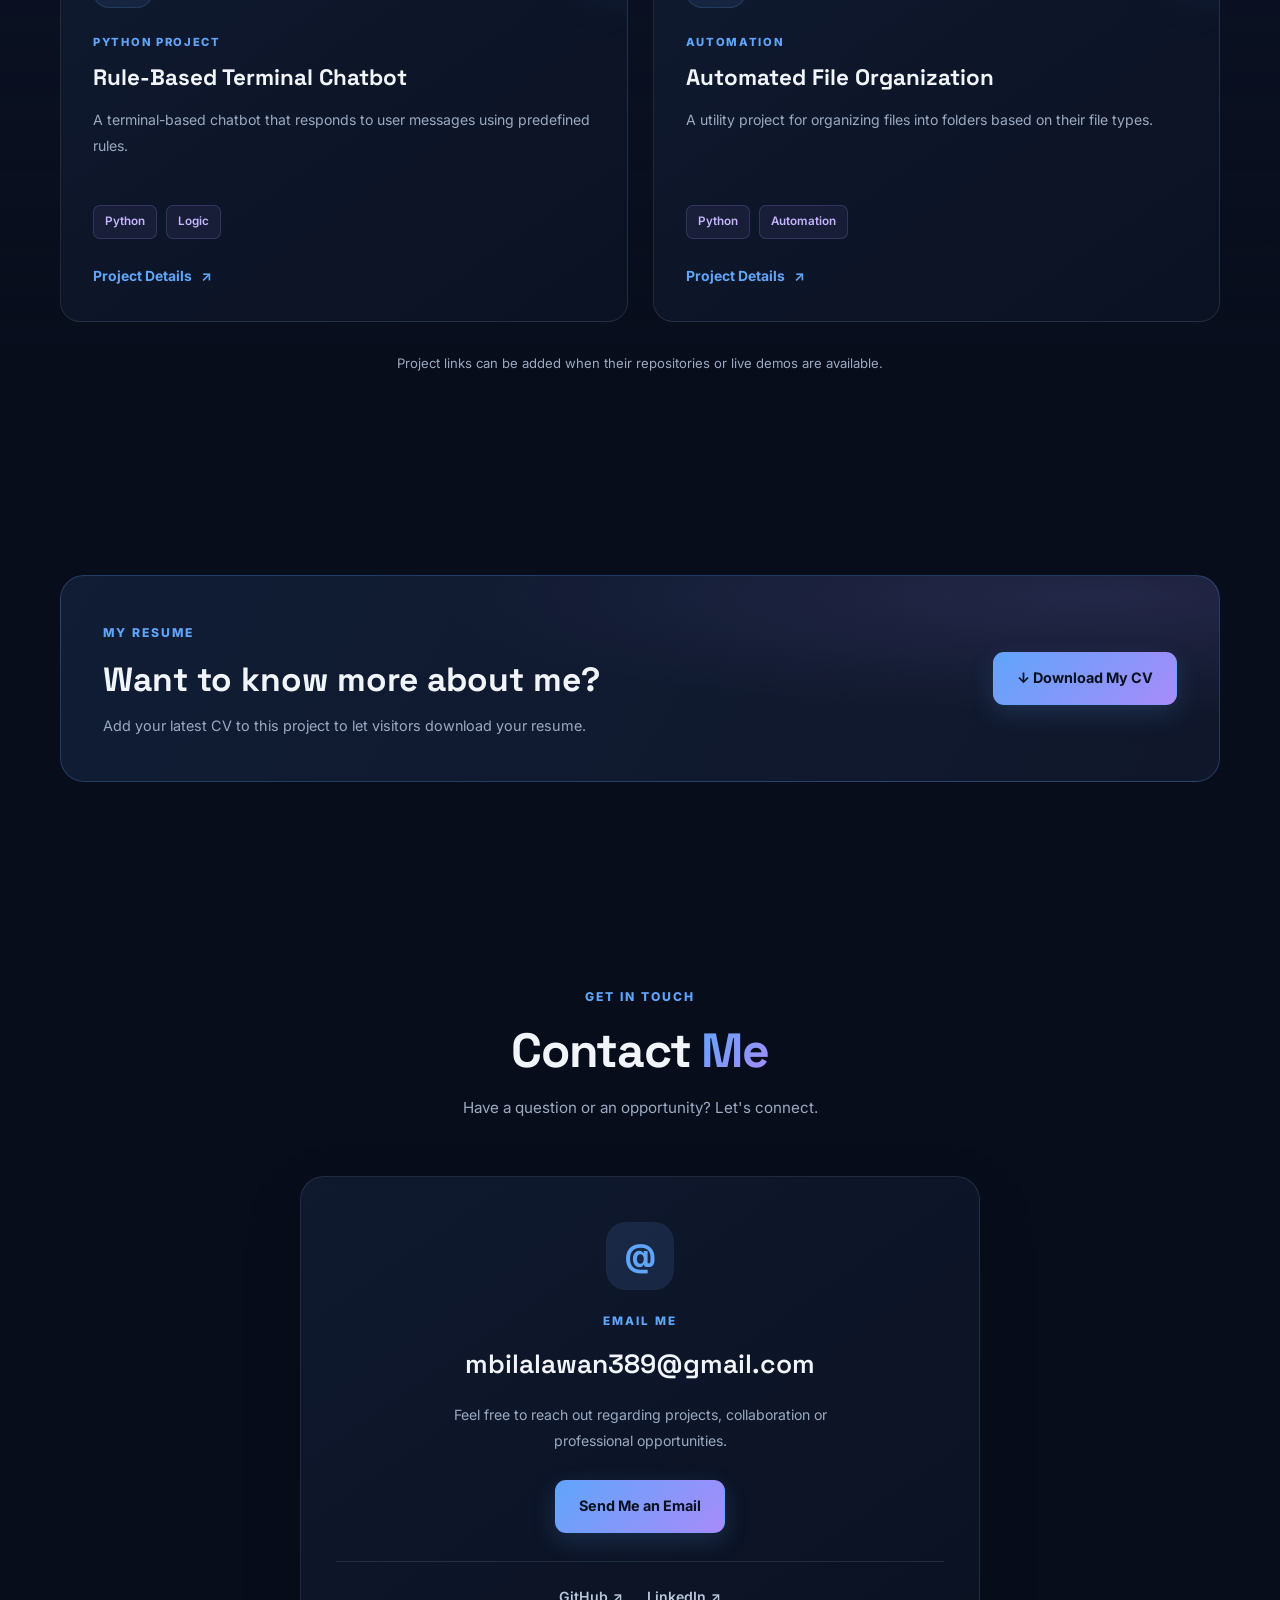
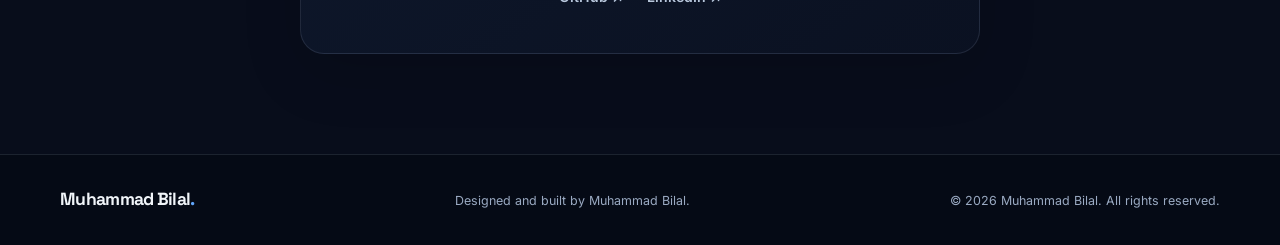
==== commit b68c7f48: "Add my portfolio website" ====
--- a/index.html
+++ b/index.html
@@ -1,400 +1,400 @@
-
-<!DOCTYPE html>
-<html lang="en">
-<head>
-    <meta charset="UTF-8">
-    <meta name="viewport" content="width=device-width, initial-scale=1.0">
-
-    <meta name="description" content="Muhammad Bilal's personal portfolio showcasing web development skills, education and projects.">
-
-    <title>Muhammad Bilal | Portfolio</title>
-
-    <link rel="stylesheet" href="style.css">
-</head>
-
-<body>
-
-    <!-- Navigation -->
-    <header class="header">
-        <nav class="navbar container">
-            <a href="#home" class="logo">
-                Muhammad Bilal<span>.</span>
-            </a>
-
-            <input type="checkbox" id="menu-toggle">
-            <label for="menu-toggle" class="menu-icon"
-                   aria-label="Toggle navigation menu">
-                <span></span>
-                <span></span>
-                <span></span>
-            </label>
-
-            <ul class="nav-links">
-                <li><a href="#home">Home</a></li>
-                <li><a href="#about">About</a></li>
-                <li><a href="#skills">Skills</a></li>
-                <li><a href="#projects">Projects</a></li>
-                <li><a href="#contact" class="nav-contact">Contact Me</a></li>
-            </ul>
-        </nav>
-    </header>
-
-    <main>
-
-        <!-- Hero Section -->
-        <section class="hero section" id="home">
-            <div class="container hero-content">
-
-                <div class="hero-text reveal">
-                    <p class="eyebrow">
-                        <span class="status-dot"></span>
-                        BSCS STUDENT
-                    </p>
-
-                    <h1>
-                        Hi, I'm <span>Muhammad Bilal</span>
-                    </h1>
-
-                    <h2>Future Software Developer</h2>
-
-                    <p class="hero-description">
-                        I am a BSCS student interested in web development
-                        and software engineering. I enjoy learning new
-                        technologies and building useful projects.
-                    </p>
-
-                    <div class="hero-buttons">
-                        <a href="#projects" class="btn btn-primary">
-                            Explore My Work
-                        </a>
-
-                        <a href="#contact" class="btn btn-outline">
-                            Contact Me
-                        </a>
-                    </div>
-
-                    <div class="social-links">
-                        <a href="https://github.com/Muhammadbilal-CS"
-                           target="_blank" rel="noopener noreferrer">
-                            GitHub ↗
-                        </a>
-
-                        <a href="https://www.linkedin.com/in/muhammad-bilal-559ba5370"
-                           target="_blank" rel="noopener noreferrer">
-                            LinkedIn ↗
-                        </a>
-                    </div>
-                </div>
-
-                <div class="hero-visual reveal">
-                    <div class="profile-glow"></div>
-
-                    <!-- Profile photo placeholder -->
-                    <div class="profile-placeholder"
-                         role="img"
-                         aria-label="Profile photo placeholder for Muhammad Bilal">
-                        <span>MB</span>
-                    </div>
-
-                    <div class="floating-card card-top">
-                        <span class="mini-icon">&lt;/&gt;</span>
-                        <div>
-                            <strong>Web Development</strong>
-                            <small>Learning & Building</small>
-                        </div>
-                    </div>
-
-                    <div class="floating-card card-bottom">
-                        <span class="mini-icon">✦</span>
-                        <div>
-                            <strong>Always Learning</strong>
-                            <small>One project at a time</small>
-                        </div>
-                    </div>
-                </div>
-
-            </div>
-
-            <a href="#about" class="scroll-indicator">
-                <span></span>
-                Scroll to explore
-            </a>
-        </section>
-
-        <!-- About Section -->
-        <section class="section about-section" id="about">
-            <div class="container">
-
-                <div class="section-heading reveal">
-                    <p class="eyebrow">GET TO KNOW ME</p>
-                    <h2>About <span>Me</span></h2>
-                    <p>A little introduction about my journey.</p>
-                </div>
-
-                <div class="about-grid">
-                    <div class="about-text reveal">
-                        <h3>Learning today, building for tomorrow.</h3>
-
-                        <p>
-                            My name is Muhammad Bilal, and I am a Bachelor
-                            of Science in Computer Science (BSCS) student
-                            currently in my seventh semester.
-                        </p>
-
-                        <p>
-                            I am interested in web development and software
-                            engineering. I am developing my programming
-                            skills by practising, exploring new concepts,
-                            and working on practical projects.
-                        </p>
-
-                        <p>
-                            My goal is to improve my technical knowledge
-                            and become a skilled software developer.
-                        </p>
-
-                        <a href="#contact" class="text-link">
-                            Let's connect <span>→</span>
-                        </a>
-                    </div>
-
-                    <div class="education-card reveal">
-                        <div class="education-icon">🎓</div>
-                        <p class="card-label">MY EDUCATION</p>
-                        <h3>Bachelor of Science</h3>
-                        <h4>Computer Science (BSCS)</h4>
-                        <div class="card-divider"></div>
-                        <div class="education-detail">
-                            <span>Current Semester</span>
-                            <strong>7th Semester</strong>
-                        </div>
-                        <div class="education-detail">
-                            <span>Area of Interest</span>
-                            <strong>Software Development</strong>
-                        </div>
-                    </div>
-                </div>
-
-            </div>
-        </section>
-
-        <!-- Skills Section -->
-        <section class="section skills-section" id="skills">
-            <div class="container">
-
-                <div class="section-heading reveal">
-                    <p class="eyebrow">WHAT I WORK WITH</p>
-                    <h2>My <span>Skills</span></h2>
-                    <p>Technologies and languages I am learning and using.</p>
-                </div>
-
-                <div class="skills-grid">
-
-                    <article class="skill-card reveal">
-                        <div class="skill-icon html-icon">5</div>
-                        <h3>HTML</h3>
-                        <p>Creating the structure of web pages.</p>
-                        <span class="skill-tag">Web Structure</span>
-                    </article>
-
-                    <article class="skill-card reveal">
-                        <div class="skill-icon css-icon">#</div>
-                        <h3>CSS</h3>
-                        <p>Styling websites with layouts and animations.</p>
-                        <span class="skill-tag">Web Design</span>
-                    </article>
-
-                    <article class="skill-card reveal">
-                        <div class="skill-icon java-icon">J</div>
-                        <h3>Java</h3>
-                        <p>Learning object-oriented programming.</p>
-                        <span class="skill-tag">Programming</span>
-                    </article>
-
-                    <article class="skill-card reveal">
-                        <div class="skill-icon python-icon">Py</div>
-                        <h3>Python</h3>
-                        <p>Building a foundation in Python programming.</p>
-                        <span class="skill-tag">Basic Python</span>
-                    </article>
-
-                </div>
-            </div>
-        </section>
-
-        <!-- Projects Section -->
-        <section class="section projects-section" id="projects">
-            <div class="container">
-
-                <div class="section-heading reveal">
-                    <p class="eyebrow">MY RECENT WORK</p>
-                    <h2>Featured <span>Projects</span></h2>
-                    <p>Some projects I have worked on and developed.</p>
-                </div>
-
-                <div class="projects-grid">
-
-                    <article class="project-card reveal">
-                        <div class="project-number">01</div>
-                        <div class="project-symbol">⌂</div>
-                        <p class="project-category">WEB DEVELOPMENT</p>
-                        <h3>Bilal Hostel Website</h3>
-                        <p class="project-description">
-                            A hostel website project presenting rooms,
-                            facilities and accommodation information.
-                        </p>
-                        <div class="project-tags">
-                            <span>HTML</span>
-                            <span>CSS</span>
-                        </div>
-                        <!-- Add your live project URL when available -->
-                        <a href="#contact" class="project-link">
-                            Project Details <span>↗</span>
-                        </a>
-                    </article>
-
-                    <article class="project-card reveal">
-                        <div class="project-number">02</div>
-                        <div class="project-symbol">▤</div>
-                        <p class="project-category">DATABASE PROJECT</p>
-                        <h3>Online Food Order System</h3>
-                        <p class="project-description">
-                            A system concept for managing customers,
-                            restaurants, orders and delivery information.
-                        </p>
-                        <div class="project-tags">
-                            <span>SQL</span>
-                            <span>Database</span>
-                        </div>
-                        <a href="#contact" class="project-link">
-                            Project Details <span>↗</span>
-                        </a>
-                    </article>
-
-                    <article class="project-card reveal">
-                        <div class="project-number">03</div>
-                        <div class="project-symbol">⌘</div>
-                        <p class="project-category">PYTHON PROJECT</p>
-                        <h3>Rule-Based Terminal Chatbot</h3>
-                        <p class="project-description">
-                            A terminal-based chatbot that responds to
-                            user messages using predefined rules.
-                        </p>
-                        <div class="project-tags">
-                            <span>Python</span>
-                            <span>Logic</span>
-                        </div>
-                        <a href="#contact" class="project-link">
-                            Project Details <span>↗</span>
-                        </a>
-                    </article>
-
-                    <article class="project-card reveal">
-                        <div class="project-number">04</div>
-                        <div class="project-symbol">▧</div>
-                        <p class="project-category">AUTOMATION</p>
-                        <h3>Automated File Organization</h3>
-                        <p class="project-description">
-                            A utility project for organizing files into
-                            folders based on their file types.
-                        </p>
-                        <div class="project-tags">
-                            <span>Python</span>
-                            <span>Automation</span>
-                        </div>
-                        <a href="#contact" class="project-link">
-                            Project Details <span>↗</span>
-                        </a>
-                    </article>
-
-                </div>
-
-                <p class="projects-note">
-                    Project links can be added when their repositories
-                    or live demos are available.
-                </p>
-
-            </div>
-        </section>
-
-        <!-- CV Section -->
-        <section class="section cv-section">
-            <div class="container">
-                <div class="cv-card reveal">
-                    <div>
-                        <p class="eyebrow">MY RESUME</p>
-                        <h2>Want to know more about me?</h2>
-                        <p>
-                            Add your latest CV to this project to let
-                            visitors download your resume.
-                        </p>
-                    </div>
-
-                    <a href="E:\MyPortfolio\muhammad_bilal_resume-2.pdf"
-                       class="btn btn-primary"
-                       download>
-                        ↓ Download My CV
-                    </a>
-                </div>
-            </div>
-        </section>
-
-        <!-- Contact Section -->
-        <section class="section contact-section" id="contact">
-            <div class="container">
-
-                <div class="section-heading reveal">
-                    <p class="eyebrow">GET IN TOUCH</p>
-                    <h2>Contact <span>Me</span></h2>
-                    <p>Have a question or an opportunity? Let's connect.</p>
-                </div>
-
-                <div class="contact-card reveal">
-                    <div class="contact-icon">@</div>
-                    <p class="contact-label">EMAIL ME</p>
-                    <a href="mailto:mbilalawan389@gmail.com"
-                       class="contact-email">
-                        mbilalawan389@gmail.com
-                    </a>
-                    <p class="contact-description">
-                        Feel free to reach out regarding projects,
-                        collaboration or professional opportunities.
-                    </p>
-
-                    <a href="mailto:mbilalawan389@gmail.com"
-                       class="btn btn-primary">
-                        Send Me an Email
-                    </a>
-
-                    <div class="contact-socials">
-                        <a href="https://github.com/Muhammadbilal-CS"
-                           target="_blank" rel="noopener noreferrer">
-                            GitHub ↗
-                        </a>
-
-                        <a href="https://www.linkedin.com/in/muhammad-bilal-559ba5370"
-                           target="_blank" rel="noopener noreferrer">
-                            LinkedIn ↗
-                        </a>
-                    </div>
-                </div>
-
-            </div>
-        </section>
-
-    </main>
-
-    <!-- Footer -->
-    <footer class="footer">
-        <div class="container footer-content">
-            <a href="#home" class="logo">Muhammad Bilal<span>.</span></a>
-            <p>Designed and built by Muhammad Bilal.</p>
-            <p class="copyright">
-                &copy; <span id="year">2026</span> Muhammad Bilal.
-                All rights reserved.
-            </p>
-        </div>
-    </footer>
-
-</body>
-</html>
+
+<!DOCTYPE html>
+<html lang="en">
+<head>
+    <meta charset="UTF-8">
+    <meta name="viewport" content="width=device-width, initial-scale=1.0">
+
+    <meta name="description" content="Muhammad Bilal's personal portfolio showcasing web development skills, education and projects.">
+
+    <title>Muhammad Bilal | Portfolio</title>
+
+    <link rel="stylesheet" href="style.css">
+</head>
+
+<body>
+
+    <!-- Navigation -->
+    <header class="header">
+        <nav class="navbar container">
+            <a href="#home" class="logo">
+                Muhammad Bilal<span>.</span>
+            </a>
+
+            <input type="checkbox" id="menu-toggle">
+            <label for="menu-toggle" class="menu-icon"
+                   aria-label="Toggle navigation menu">
+                <span></span>
+                <span></span>
+                <span></span>
+            </label>
+
+            <ul class="nav-links">
+                <li><a href="#home">Home</a></li>
+                <li><a href="#about">About</a></li>
+                <li><a href="#skills">Skills</a></li>
+                <li><a href="#projects">Projects</a></li>
+                <li><a href="#contact" class="nav-contact">Contact Me</a></li>
+            </ul>
+        </nav>
+    </header>
+
+    <main>
+
+        <!-- Hero Section -->
+        <section class="hero section" id="home">
+            <div class="container hero-content">
+
+                <div class="hero-text reveal">
+                    <p class="eyebrow">
+                        <span class="status-dot"></span>
+                        BSCS STUDENT
+                    </p>
+
+                    <h1>
+                        Hi, I'm <span>Muhammad Bilal</span>
+                    </h1>
+
+                    <h2>Future Software Developer</h2>
+
+                    <p class="hero-description">
+                        I am a BSCS student interested in web development
+                        and software engineering. I enjoy learning new
+                        technologies and building useful projects.
+                    </p>
+
+                    <div class="hero-buttons">
+                        <a href="#projects" class="btn btn-primary">
+                            Explore My Work
+                        </a>
+
+                        <a href="#contact" class="btn btn-outline">
+                            Contact Me
+                        </a>
+                    </div>
+
+                    <div class="social-links">
+                        <a href="https://github.com/Muhammadbilal-CS"
+                           target="_blank" rel="noopener noreferrer">
+                            GitHub ↗
+                        </a>
+
+                        <a href="https://www.linkedin.com/in/muhammad-bilal-559ba5370"
+                           target="_blank" rel="noopener noreferrer">
+                            LinkedIn ↗
+                        </a>
+                    </div>
+                </div>
+
+                <div class="hero-visual reveal">
+                    <div class="profile-glow"></div>
+
+                    <!-- Profile photo placeholder -->
+                    <div class="profile-placeholder"
+                         role="img"
+                         aria-label="Profile photo placeholder for Muhammad Bilal">
+                        <span>MB</span>
+                    </div>
+
+                    <div class="floating-card card-top">
+                        <span class="mini-icon">&lt;/&gt;</span>
+                        <div>
+                            <strong>Web Development</strong>
+                            <small>Learning & Building</small>
+                        </div>
+                    </div>
+
+                    <div class="floating-card card-bottom">
+                        <span class="mini-icon">✦</span>
+                        <div>
+                            <strong>Always Learning</strong>
+                            <small>One project at a time</small>
+                        </div>
+                    </div>
+                </div>
+
+            </div>
+
+            <a href="#about" class="scroll-indicator">
+                <span></span>
+                Scroll to explore
+            </a>
+        </section>
+
+        <!-- About Section -->
+        <section class="section about-section" id="about">
+            <div class="container">
+
+                <div class="section-heading reveal">
+                    <p class="eyebrow">GET TO KNOW ME</p>
+                    <h2>About <span>Me</span></h2>
+                    <p>A little introduction about my journey.</p>
+                </div>
+
+                <div class="about-grid">
+                    <div class="about-text reveal">
+                        <h3>Learning today, building for tomorrow.</h3>
+
+                        <p>
+                            My name is Muhammad Bilal, and I am a Bachelor
+                            of Science in Computer Science (BSCS) student
+                            currently in my seventh semester.
+                        </p>
+
+                        <p>
+                            I am interested in web development and software
+                            engineering. I am developing my programming
+                            skills by practising, exploring new concepts,
+                            and working on practical projects.
+                        </p>
+
+                        <p>
+                            My goal is to improve my technical knowledge
+                            and become a skilled software developer.
+                        </p>
+
+                        <a href="#contact" class="text-link">
+                            Let's connect <span>→</span>
+                        </a>
+                    </div>
+
+                    <div class="education-card reveal">
+                        <div class="education-icon">🎓</div>
+                        <p class="card-label">MY EDUCATION</p>
+                        <h3>Bachelor of Science</h3>
+                        <h4>Computer Science (BSCS)</h4>
+                        <div class="card-divider"></div>
+                        <div class="education-detail">
+                            <span>Current Semester</span>
+                            <strong>7th Semester</strong>
+                        </div>
+                        <div class="education-detail">
+                            <span>Area of Interest</span>
+                            <strong>Software Development</strong>
+                        </div>
+                    </div>
+                </div>
+
+            </div>
+        </section>
+
+        <!-- Skills Section -->
+        <section class="section skills-section" id="skills">
+            <div class="container">
+
+                <div class="section-heading reveal">
+                    <p class="eyebrow">WHAT I WORK WITH</p>
+                    <h2>My <span>Skills</span></h2>
+                    <p>Technologies and languages I am learning and using.</p>
+                </div>
+
+                <div class="skills-grid">
+
+                    <article class="skill-card reveal">
+                        <div class="skill-icon html-icon">5</div>
+                        <h3>HTML</h3>
+                        <p>Creating the structure of web pages.</p>
+                        <span class="skill-tag">Web Structure</span>
+                    </article>
+
+                    <article class="skill-card reveal">
+                        <div class="skill-icon css-icon">#</div>
+                        <h3>CSS</h3>
+                        <p>Styling websites with layouts and animations.</p>
+                        <span class="skill-tag">Web Design</span>
+                    </article>
+
+                    <article class="skill-card reveal">
+                        <div class="skill-icon java-icon">J</div>
+                        <h3>Java</h3>
+                        <p>Learning object-oriented programming.</p>
+                        <span class="skill-tag">Programming</span>
+                    </article>
+
+                    <article class="skill-card reveal">
+                        <div class="skill-icon python-icon">Py</div>
+                        <h3>Python</h3>
+                        <p>Building a foundation in Python programming.</p>
+                        <span class="skill-tag">Basic Python</span>
+                    </article>
+
+                </div>
+            </div>
+        </section>
+
+        <!-- Projects Section -->
+        <section class="section projects-section" id="projects">
+            <div class="container">
+
+                <div class="section-heading reveal">
+                    <p class="eyebrow">MY RECENT WORK</p>
+                    <h2>Featured <span>Projects</span></h2>
+                    <p>Some projects I have worked on and developed.</p>
+                </div>
+
+                <div class="projects-grid">
+
+                    <article class="project-card reveal">
+                        <div class="project-number">01</div>
+                        <div class="project-symbol">⌂</div>
+                        <p class="project-category">WEB DEVELOPMENT</p>
+                        <h3>Bilal Hostel Website</h3>
+                        <p class="project-description">
+                            A hostel website project presenting rooms,
+                            facilities and accommodation information.
+                        </p>
+                        <div class="project-tags">
+                            <span>HTML</span>
+                            <span>CSS</span>
+                        </div>
+                        <!-- Add your live project URL when available -->
+                        <a href="#contact" class="project-link">
+                            Project Details <span>↗</span>
+                        </a>
+                    </article>
+
+                    <article class="project-card reveal">
+                        <div class="project-number">02</div>
+                        <div class="project-symbol">▤</div>
+                        <p class="project-category">DATABASE PROJECT</p>
+                        <h3>Online Food Order System</h3>
+                        <p class="project-description">
+                            A system concept for managing customers,
+                            restaurants, orders and delivery information.
+                        </p>
+                        <div class="project-tags">
+                            <span>SQL</span>
+                            <span>Database</span>
+                        </div>
+                        <a href="#contact" class="project-link">
+                            Project Details <span>↗</span>
+                        </a>
+                    </article>
+
+                    <article class="project-card reveal">
+                        <div class="project-number">03</div>
+                        <div class="project-symbol">⌘</div>
+                        <p class="project-category">PYTHON PROJECT</p>
+                        <h3>Rule-Based Terminal Chatbot</h3>
+                        <p class="project-description">
+                            A terminal-based chatbot that responds to
+                            user messages using predefined rules.
+                        </p>
+                        <div class="project-tags">
+                            <span>Python</span>
+                            <span>Logic</span>
+                        </div>
+                        <a href="#contact" class="project-link">
+                            Project Details <span>↗</span>
+                        </a>
+                    </article>
+
+                    <article class="project-card reveal">
+                        <div class="project-number">04</div>
+                        <div class="project-symbol">▧</div>
+                        <p class="project-category">AUTOMATION</p>
+                        <h3>Automated File Organization</h3>
+                        <p class="project-description">
+                            A utility project for organizing files into
+                            folders based on their file types.
+                        </p>
+                        <div class="project-tags">
+                            <span>Python</span>
+                            <span>Automation</span>
+                        </div>
+                        <a href="#contact" class="project-link">
+                            Project Details <span>↗</span>
+                        </a>
+                    </article>
+
+                </div>
+
+                <p class="projects-note">
+                    Project links can be added when their repositories
+                    or live demos are available.
+                </p>
+
+            </div>
+        </section>
+
+        <!-- CV Section -->
+        <section class="section cv-section">
+            <div class="container">
+                <div class="cv-card reveal">
+                    <div>
+                        <p class="eyebrow">MY RESUME</p>
+                        <h2>Want to know more about me?</h2>
+                        <p>
+                            Add your latest CV to this project to let
+                            visitors download your resume.
+                        </p>
+                    </div>
+
+                    <a href="E:\MyPortfolio\muhammad_bilal_resume-2.pdf"
+                       class="btn btn-primary"
+                       download>
+                        ↓ Download My CV
+                    </a>
+                </div>
+            </div>
+        </section>
+
+        <!-- Contact Section -->
+        <section class="section contact-section" id="contact">
+            <div class="container">
+
+                <div class="section-heading reveal">
+                    <p class="eyebrow">GET IN TOUCH</p>
+                    <h2>Contact <span>Me</span></h2>
+                    <p>Have a question or an opportunity? Let's connect.</p>
+                </div>
+
+                <div class="contact-card reveal">
+                    <div class="contact-icon">@</div>
+                    <p class="contact-label">EMAIL ME</p>
+                    <a href="mailto:mbilalawan389@gmail.com"
+                       class="contact-email">
+                        mbilalawan389@gmail.com
+                    </a>
+                    <p class="contact-description">
+                        Feel free to reach out regarding projects,
+                        collaboration or professional opportunities.
+                    </p>
+
+                    <a href="mailto:mbilalawan389@gmail.com"
+                       class="btn btn-primary">
+                        Send Me an Email
+                    </a>
+
+                    <div class="contact-socials">
+                        <a href="https://github.com/Muhammadbilal-CS"
+                           target="_blank" rel="noopener noreferrer">
+                            GitHub ↗
+                        </a>
+
+                        <a href="https://www.linkedin.com/in/muhammad-bilal-559ba5370"
+                           target="_blank" rel="noopener noreferrer">
+                            LinkedIn ↗
+                        </a>
+                    </div>
+                </div>
+
+            </div>
+        </section>
+
+    </main>
+
+    <!-- Footer -->
+    <footer class="footer">
+        <div class="container footer-content">
+            <a href="#home" class="logo">Muhammad Bilal<span>.</span></a>
+            <p>Designed and built by Muhammad Bilal.</p>
+            <p class="copyright">
+                &copy; <span id="year">2026</span> Muhammad Bilal.
+                All rights reserved.
+            </p>
+        </div>
+    </footer>
+
+</body>
+</html>
--- a/style.css
+++ b/style.css
@@ -1,1203 +1,1475 @@
-
-/* ==============================
-   1. GLOBAL STYLES
-============================== */
-
-:root {
-    --bg: #080b09;
-    --bg-light: #0e1410;
-    --card: #111914;
-    --green: #39ff88;
-    --green-dark: #19bd63;
-    --text: #f2f7f3;
-    --muted: #a1afa5;
-    --border: rgba(57, 255, 136, 0.15);
-}
-
-* {
-    margin: 0;
-    padding: 0;
-    box-sizing: border-box;
-    scroll-behavior: smooth;
-}
-
-html {
-    scroll-padding-top: 85px;
-}
-
-body {
-    background: var(--bg);
-    color: var(--text);
-    font-family: Arial, Helvetica, sans-serif;
-    line-height: 1.7;
-    overflow-x: hidden;
-}
-
-a {
-    color: inherit;
-    text-decoration: none;
-}
-
-button,
-a {
-    -webkit-tap-highlight-color: transparent;
-}
-
-ul {
-    list-style: none;
-}
-
-.container {
-    width: min(1120px, 90%);
-    margin: 0 auto;
-}
-
-.section {
-    padding: 100px 0;
-}
-
-section[id] {
-    scroll-margin-top: 75px;
-}
-
-span {
-    color: var(--green);
-}
-
-::selection {
-    background: var(--green);
-    color: #080b09;
-}
-
-
-/* ==============================
-   2. NAVIGATION BAR
-============================== */
-
-.header {
-    position: sticky;
-    top: 0;
-    z-index: 1000;
-    background: rgba(8, 11, 9, 0.94);
-    border-bottom: 1px solid var(--border);
-    backdrop-filter: blur(15px);
-}
-
-.navbar {
-    min-height: 76px;
-    display: flex;
-    align-items: center;
-    justify-content: space-between;
-    gap: 24px;
-}
-
-.logo {
-    font-size: 29px;
-    font-weight: 800;
-    letter-spacing: -1px;
-}
-
-.logo span {
-    color: var(--green);
-}
-
-.nav-links {
-    display: flex;
-    align-items: center;
-    gap: 30px;
-}
-
-.nav-links a {
-    color: var(--muted);
-    font-size: 14px;
-    transition: color 0.3s ease;
-}
-
-.nav-links a:hover {
-    color: var(--green);
-}
-
-.nav-links .nav-contact {
-    color: var(--green);
-    padding: 10px 17px;
-    border: 1px solid var(--green);
-    border-radius: 7px;
-}
-
-.nav-links .nav-contact:hover {
-    background: var(--green);
-    color: var(--bg);
-}
-
-#menu-toggle,
-.menu-icon {
-    display: none;
-}
-
-
-/* ==============================
-   3. HERO / HOME SECTION
-============================== */
-
-.hero {
-    min-height: 680px;
-    min-height: min(790px, calc(100svh - 76px));
-    position: relative;
-    display: flex;
-    align-items: center;
-    background:
-        radial-gradient(
-            ellipse at 80% 45%,
-            rgba(29, 155, 77, 0.12),
-            transparent 45%
-        );
-}
-
-.hero-content {
-    display: grid;
-    grid-template-columns: 1.2fr 0.8fr;
-    align-items: center;
-    gap: 60px;
-}
-
-.eyebrow {
-    color: var(--green);
-    font-size: 12px;
-    font-weight: 800;
-    letter-spacing: 3px;
-    margin-bottom: 18px;
-}
-
-.status-dot {
-    display: inline-block;
-    width: 8px;
-    height: 8px;
-    background: var(--green);
-    border-radius: 50%;
-    margin-right: 7px;
-    box-shadow: 0 0 12px var(--green);
-    animation: pulse 2s infinite;
-}
-
-.hero h1 {
-    font-size: clamp(36px, 5vw, 63px);
-    line-height: 1.15;
-    letter-spacing: -2px;
-    margin-bottom: 15px;
-}
-
-.hero h1 span {
-    display: block;
-    color: var(--green);
-}
-
-.hero h2 {
-    color: #c4d0c8;
-    font-size: clamp(18px, 2vw, 25px);
-    font-weight: 500;
-    margin-bottom: 20px;
-}
-
-.hero-description {
-    color: var(--muted);
-    max-width: 540px;
-    font-size: 16px;
-    margin-bottom: 30px;
-}
-
-.hero-buttons {
-    display: flex;
-    flex-wrap: wrap;
-    gap: 14px;
-}
-
-.btn {
-    min-height: 47px;
-    display: inline-flex;
-    justify-content: center;
-    align-items: center;
-    padding: 12px 22px;
-    border-radius: 7px;
-    font-size: 14px;
-    font-weight: 700;
-    transition:
-        transform 0.3s ease,
-        background 0.3s ease,
-        box-shadow 0.3s ease;
-}
-
-.btn:hover {
-    transform: translateY(-3px);
-}
-
-.btn-primary {
-    background: var(--green);
-    color: #06110a;
-    border: 1px solid var(--green);
-}
-
-.btn-primary:hover {
-    background: #7affae;
-    box-shadow: 0 8px 28px rgba(57, 255, 136, 0.18);
-}
-
-.btn-outline {
-    border: 1px solid #43534a;
-    color: var(--text);
-}
-
-.btn-outline:hover {
-    border-color: var(--green);
-    color: var(--green);
-}
-
-.social-links {
-    display: flex;
-    gap: 24px;
-    margin-top: 32px;
-}
-
-.social-links a {
-    color: var(--muted);
-    font-size: 14px;
-    transition: color 0.3s ease;
-}
-
-.social-links a:hover {
-    color: var(--green);
-}
-
-
-/* Profile placeholder */
-
-.hero-visual {
-    min-height: 400px;
-    position: relative;
-    display: grid;
-    place-items: center;
-}
-
-.profile-glow {
-    position: absolute;
-    width: 290px;
-    height: 290px;
-    background: rgba(57, 255, 136, 0.14);
-    filter: blur(75px);
-    border-radius: 50%;
-}
-
-.profile-placeholder {
-    position: relative;
-    width: 270px;
-    height: 320px;
-    display: grid;
-    place-items: center;
-    background:
-        linear-gradient(145deg, #203a2a, #0d1710 65%);
-    border: 2px solid var(--green);
-    border-radius: 140px 140px 35px 35px;
-    box-shadow:
-        0 0 45px rgba(57, 255, 136, 0.12),
-        inset 0 0 30px rgba(57, 255, 136, 0.05);
-    animation: float 5s ease-in-out infinite;
-}
-
-.profile-placeholder span {
-    font-size: 83px;
-    font-weight: 800;
-    letter-spacing: -5px;
-    color: var(--green);
-}
-
-.floating-card {
-    position: absolute;
-    display: flex;
-    align-items: center;
-    gap: 12px;
-    padding: 13px 16px;
-    background: #131c16;
-    border: 1px solid var(--border);
-    border-radius: 10px;
-    box-shadow: 0 15px 40px rgba(0, 0, 0, 0.3);
-    animation: float 4s ease-in-out infinite;
-}
-
-.card-top {
-    top: 55px;
-    left: -5px;
-}
-
-.card-bottom {
-    bottom: 45px;
-    right: -10px;
-    animation-delay: -2s;
-}
-
-.mini-icon {
-    font-size: 23px;
-    font-weight: bold;
-}
-
-.floating-card strong,
-.floating-card small {
-    display: block;
-}
-
-.floating-card strong {
-    font-size: 12px;
-}
-
-.floating-card small {
-    color: var(--muted);
-    font-size: 10px;
-}
-
-.scroll-indicator {
-    position: absolute;
-    bottom: 18px;
-    left: 50%;
-    transform: translateX(-50%);
-    color: var(--muted);
-    font-size: 11px;
-    letter-spacing: 1px;
-    display: flex;
-    align-items: center;
-    gap: 10px;
-}
-
-.scroll-indicator span {
-    height: 23px;
-    width: 14px;
-    border: 1px solid var(--green);
-    border-radius: 10px;
-    position: relative;
-}
-
-.scroll-indicator span::after {
-    content: "";
-    position: absolute;
-    left: 5px;
-    top: 4px;
-    width: 2px;
-    height: 5px;
-    background: var(--green);
-    animation: scrollDown 1.5s infinite;
-}
-
-
-/* ==============================
-   4. SECTION HEADINGS
-============================== */
-
-.section-heading {
-    text-align: center;
-    margin-bottom: 55px;
-}
-
-.section-heading .eyebrow {
-    margin-bottom: 10px;
-}
-
-.section-heading h2 {
-    font-size: clamp(30px, 4vw, 43px);
-    line-height: 1.3;
-    margin-bottom: 13px;
-    letter-spacing: -1px;
-}
-
-.section-heading > p:last-child {
-    color: var(--muted);
-    font-size: 15px;
-}
-
-
-/* ==============================
-   5. ABOUT SECTION
-============================== */
-
-.about-section {
-    background: var(--bg-light);
-}
-
-.about-grid {
-    display: grid;
-    grid-template-columns: 1.2fr 0.8fr;
-    align-items: center;
-    gap: 65px;
-}
-
-.about-text h3 {
-    font-size: 26px;
-    line-height: 1.4;
-    margin-bottom: 20px;
-}
-
-.about-text p {
-    color: var(--muted);
-    margin-bottom: 17px;
-    font-size: 15px;
-}
-
-.text-link {
-    display: inline-block;
-    color: var(--green);
-    font-weight: 700;
-    margin-top: 12px;
-}
-
-.text-link span {
-    display: inline-block;
-    transition: transform 0.3s ease;
-}
-
-.text-link:hover span {
-    transform: translateX(6px);
-}
-
-.education-card {
-    background: var(--card);
-    padding: 30px;
-    border: 1px solid var(--border);
-    border-radius: 14px;
-    transition:
-        transform 0.3s ease,
-        border-color 0.3s ease;
-}
-
-.education-card:hover {
-    transform: translateY(-5px);
-    border-color: var(--green);
-}
-
-.education-icon {
-    font-size: 33px;
-    margin-bottom: 18px;
-}
-
-.card-label {
-    color: var(--green);
-    font-size: 11px;
-    font-weight: bold;
-    letter-spacing: 2px;
-    margin-bottom: 10px;
-}
-
-.education-card h3 {
-    font-size: 22px;
-}
-
-.education-card h4 {
-    color: var(--muted);
-    font-size: 15px;
-    font-weight: 400;
-    margin-top: 4px;
-}
-
-.card-divider {
-    height: 1px;
-    background: var(--border);
-    margin: 24px 0;
-}
-
-.education-detail {
-    display: flex;
-    justify-content: space-between;
-    gap: 12px;
-    margin-top: 15px;
-    font-size: 12px;
-}
-
-.education-detail span {
-    color: var(--muted);
-}
-
-.education-detail strong {
-    text-align: right;
-}
-
-
-/* ==============================
-   6. SKILLS SECTION
-============================== */
-
-.skills-grid {
-    display: grid;
-    grid-template-columns: repeat(4, minmax(0, 1fr));
-    gap: 20px;
-}
-
-.skill-card {
-    padding: 28px 20px;
-    background: var(--card);
-    border: 1px solid #202b23;
-    border-radius: 12px;
-    text-align: center;
-    transition: all 0.3s ease;
-}
-
-.skill-card:hover {
-    transform: translateY(-8px);
-    border-color: var(--green);
-    box-shadow: 0 12px 35px rgba(57, 255, 136, 0.07);
-}
-
-.skill-icon {
-    width: 58px;
-    height: 58px;
-    display: grid;
-    place-items: center;
-    margin: 0 auto 20px;
-    border: 1px solid var(--border);
-    border-radius: 13px;
-    background: rgba(57, 255, 136, 0.07);
-    color: var(--green);
-    font-size: 24px;
-    font-weight: 800;
-}
-
-.css-icon {
-    font-size: 30px;
-}
-
-.python-icon {
-    font-size: 19px;
-}
-
-.skill-card h3 {
-    font-size: 19px;
-    margin-bottom: 10px;
-}
-
-.skill-card p {
-    color: var(--muted);
-    font-size: 13px;
-    min-height: 65px;
-}
-
-.skill-tag {
-    display: inline-block;
-    color: var(--green);
-    background: rgba(57, 255, 136, 0.07);
-    border: 1px solid var(--border);
-    border-radius: 20px;
-    padding: 5px 10px;
-    margin-top: 15px;
-    font-size: 10px;
-}
-
-
-/* ==============================
-   7. PROJECTS SECTION
-============================== */
-
-.projects-section {
-    background: var(--bg-light);
-}
-
-.projects-grid {
-    display: grid;
-    grid-template-columns: repeat(2, minmax(0, 1fr));
-    gap: 24px;
-}
-
-.project-card {
-    position: relative;
-    padding: 30px;
-    background: var(--card);
-    border: 1px solid #202b23;
-    border-radius: 14px;
-    overflow: hidden;
-    transition: all 0.35s ease;
-}
-
-.project-card::before {
-    content: "";
-    position: absolute;
-    top: 0;
-    left: 0;
-    height: 2px;
-    width: 0;
-    background: var(--green);
-    transition: width 0.4s ease;
-}
-
-.project-card:hover {
-    transform: translateY(-6px);
-    border-color: var(--border);
-}
-
-.project-card:hover::before {
-    width: 100%;
-}
-
-.project-number {
-    position: absolute;
-    top: 15px;
-    right: 20px;
-    color: #425047;
-    font-size: 26px;
-    font-weight: 800;
-}
-
-.project-symbol {
-    width: 55px;
-    height: 55px;
-    display: grid;
-    place-items: center;
-    border-radius: 12px;
-    background: rgba(57, 255, 136, 0.08);
-    border: 1px solid var(--border);
-    color: var(--green);
-    font-size: 27px;
-    margin-bottom: 22px;
-}
-
-.project-category {
-    color: var(--green);
-    font-size: 10px;
-    letter-spacing: 2px;
-    font-weight: 800;
-    margin-bottom: 10px;
-}
-
-.project-card h3 {
-    font-size: 21px;
-    margin-bottom: 12px;
-}
-
-.project-description {
-    color: var(--muted);
-    font-size: 14px;
-    min-height: 72px;
-}
-
-.project-tags {
-    display: flex;
-    flex-wrap: wrap;
-    gap: 8px;
-    margin: 22px 0;
-}
-
-.project-tags span {
-    color: #c8d5cb;
-    background: #1a251d;
-    border-radius: 5px;
-    padding: 5px 10px;
-    font-size: 11px;
-}
-
-.project-link {
-    color: var(--green);
-    font-size: 13px;
-    font-weight: bold;
-}
-
-.project-link span {
-    display: inline-block;
-    transition: transform 0.3s ease;
-}
-
-.project-link:hover span {
-    transform: translate(3px, -3px);
-}
-
-.projects-note {
-    text-align: center;
-    color: var(--muted);
-    font-size: 12px;
-    margin-top: 30px;
-}
-
-
-/* ==============================
-   8. CV SECTION
-============================== */
-
-.cv-card {
-    display: flex;
-    align-items: center;
-    justify-content: space-between;
-    gap: 30px;
-    padding: 40px;
-    background:
-        linear-gradient(110deg, #14271b, #0e1510);
-    border: 1px solid var(--border);
-    border-radius: 16px;
-}
-
-.cv-card .eyebrow {
-    margin-bottom: 10px;
-}
-
-.cv-card h2 {
-    font-size: clamp(22px, 3vw, 30px);
-    margin-bottom: 10px;
-}
-
-.cv-card p:not(.eyebrow) {
-    color: var(--muted);
-    font-size: 14px;
-    max-width: 550px;
-}
-
-
-/* ==============================
-   9. CONTACT SECTION
-============================== */
-
-.contact-card {
-    max-width: 650px;
-    margin: 0 auto;
-    padding: 40px 25px;
-    text-align: center;
-    background: var(--card);
-    border: 1px solid var(--border);
-    border-radius: 16px;
-}
-
-.contact-icon {
-    width: 60px;
-    height: 60px;
-    display: grid;
-    place-items: center;
-    margin: 0 auto 18px;
-    color: var(--green);
-    font-size: 27px;
-    font-weight: bold;
-    border-radius: 50%;
-    background: rgba(57, 255, 136, 0.08);
-    border: 1px solid var(--border);
-}
-
-.contact-label {
-    color: var(--muted);
-    font-size: 11px;
-    letter-spacing: 2px;
-    margin-bottom: 10px;
-}
-
-.contact-email {
-    display: inline-block;
-    color: var(--green);
-    font-size: clamp(15px, 3vw, 21px);
-    font-weight: bold;
-    overflow-wrap: anywhere;
-}
-
-.contact-description {
-    color: var(--muted);
-    font-size: 14px;
-    max-width: 440px;
-    margin: 17px auto 25px;
-}
-
-.contact-socials {
-    display: flex;
-    justify-content: center;
-    gap: 25px;
-    margin-top: 28px;
-}
-
-.contact-socials a {
-    color: var(--muted);
-    font-size: 13px;
-    transition: color 0.3s ease;
-}
-
-.contact-socials a:hover {
-    color: var(--green);
-}
-
-
-/* ==============================
-   10. FOOTER
-============================== */
-
-.footer {
-    padding: 28px 0;
-    background: #050705;
-    border-top: 1px solid var(--border);
-}
-
-.footer-content {
-    display: flex;
-    align-items: center;
-    justify-content: space-between;
-    flex-wrap: wrap;
-    gap: 15px;
-}
-
-.footer .logo {
-    font-size: 24px;
-}
-
-.footer p {
-    color: var(--muted);
-    font-size: 12px;
-}
-
-.copyright {
-    text-align: right;
-}
-
-
-/* ==============================
-   11. ANIMATIONS
-============================== */
-
-.reveal {
-    animation: revealUp 0.8s ease both;
-}
-
-@keyframes revealUp {
-    from {
-        opacity: 0;
-        transform: translateY(25px);
-    }
-
-    to {
-        opacity: 1;
-        transform: translateY(0);
-    }
-}
-
-@keyframes float {
-    0%, 100% {
-        transform: translateY(0);
-    }
-
-    50% {
-        transform: translateY(-10px);
-    }
-}
-
-@keyframes pulse {
-    0%, 100% {
-        box-shadow: 0 0 5px var(--green);
-    }
-
-    50% {
-        box-shadow: 0 0 15px var(--green);
-    }
-}
-
-@keyframes scrollDown {
-    0% {
-        opacity: 0;
-        transform: translateY(0);
-    }
-
-    50% {
-        opacity: 1;
-    }
-
-    100% {
-        opacity: 0;
-        transform: translateY(7px);
-    }
-}
-
-
-/* ==============================
-   12. TABLET RESPONSIVENESS
-============================== */
-
-@media (max-width: 900px) {
-    .section {
-        padding: 80px 0;
-    }
-
-    .hero-content {
-        grid-template-columns: 1fr 0.8fr;
-        gap: 25px;
-    }
-
-    .hero h1 {
-        font-size: 43px;
-    }
-
-    .profile-placeholder {
-        width: 220px;
-        height: 270px;
-    }
-
-    .card-top {
-        left: -10px;
-    }
-
-    .card-bottom {
-        right: -5px;
-    }
-
-    .about-grid {
-        gap: 30px;
-    }
-
-    .skills-grid {
-        grid-template-columns: repeat(2, minmax(0, 1fr));
-    }
-
-    .skill-card p {
-        min-height: auto;
-    }
-
-    .nav-links {
-        gap: 18px;
-    }
-}
-
-
-/* ==============================
-   13. MOBILE RESPONSIVENESS
-============================== */
-
-@media (max-width: 650px) {
-    .container {
-        width: 90%;
-    }
-
-    .section {
-        padding: 65px 0;
-    }
-
-    .navbar {
-        min-height: 68px;
-    }
-
-    .logo {
-        font-size: 25px;
-    }
-
-    .menu-icon {
-        display: flex;
-        flex-direction: column;
-        gap: 5px;
-        cursor: pointer;
-        padding: 8px 0 8px 8px;
-    }
-
-    .menu-icon span {
-        display: block;
-        width: 25px;
-        height: 2px;
-        background: var(--green);
-        transition: all 0.3s ease;
-    }
-
-    .nav-links {
-        position: absolute;
-        top: 68px;
-        left: 0;
-        width: 100%;
-        padding: 15px 5% 25px;
-        display: none;
-        flex-direction: column;
-        align-items: stretch;
-        gap: 0;
-        background: #0b100c;
-        border-bottom: 1px solid var(--border);
-    }
-
-    .nav-links li a {
-        display: block;
-        padding: 13px 5px;
-    }
-
-    .nav-links .nav-contact {
-        margin-top: 8px;
-        text-align: center;
-    }
-
-    #menu-toggle:checked ~ .nav-links {
-        display: flex;
-    }
-
-    #menu-toggle:checked + .menu-icon span:first-child {
-        transform: translateY(7px) rotate(45deg);
-    }
-
-    #menu-toggle:checked + .menu-icon span:nth-child(2) {
-        opacity: 0;
-    }
-
-    #menu-toggle:checked + .menu-icon span:last-child {
-        transform: translateY(-7px) rotate(-45deg);
-    }
-
-    .hero {
-        min-height: auto;
-        padding: 70px 0 65px;
-    }
-
-    .hero-content {
-        grid-template-columns: 1fr;
-        gap: 30px;
-    }
-
-    .hero h1 {
-        font-size: clamp(35px, 10vw, 49px);
-        letter-spacing: -1px;
-    }
-
-    .hero-description {
-        font-size: 14px;
-    }
-
-    .hero-visual {
-        min-height: 350px;
-        margin-top: 5px;
-    }
-
-    .profile-placeholder {
-        width: 225px;
-        height: 270px;
-    }
-
-    .profile-placeholder span {
-        font-size: 70px;
-    }
-
-    .card-top {
-        top: 35px;
-        left: 0;
-    }
-
-    .card-bottom {
-        bottom: 25px;
-        right: 0;
-    }
-
-    .scroll-indicator {
-        display: none;
-    }
-
-    .section-heading {
-        margin-bottom: 35px;
-    }
-
-    .about-grid {
-        grid-template-columns: 1fr;
-        gap: 30px;
-    }
-
-    .about-text h3 {
-        font-size: 23px;
-    }
-
-    .education-card {
-        padding: 24px;
-    }
-
-    .skills-grid {
-        gap: 13px;
-    }
-
-    .skill-card {
-        padding: 23px 13px;
-    }
-
-    .projects-grid {
-        grid-template-columns: 1fr;
-        gap: 17px;
-    }
-
-    .project-card {
-        padding: 25px;
-    }
-
-    .project-description {
-        min-height: auto;
-    }
-
-    .cv-card {
-        flex-direction: column;
-        align-items: flex-start;
-        padding: 27px 22px;
-    }
-
-    .cv-card .btn {
-        width: 100%;
-    }
-
-    .contact-card {
-        padding: 30px 17px;
-    }
-
-    .footer-content {
-        flex-direction: column;
-        text-align: center;
-    }
-
-    .copyright {
-        text-align: center;
-    }
-}
-
-
-/* ==============================
-   14. SMALL MOBILE SCREENS
-============================== */
-
-@media (max-width: 360px) {
-    .hero-buttons {
-        flex-direction: column;
-    }
-
-    .hero-buttons .btn {
-        width: 100%;
-    }
-
-    .skills-grid {
-        grid-template-columns: 1fr;
-    }
-
-    .floating-card {
-        padding: 10px;
-    }
-
-    .floating-card strong {
-        font-size: 10px;
-    }
-}
-
-
-/* ==============================
-   15. ACCESSIBILITY
-============================== */
-
-a:focus-visible,
-label:focus-visible,
-input:focus-visible {
-    outline: 2px solid var(--green);
-    outline-offset: 4px;
-}
-
-@media (prefers-reduced-motion: reduce) {
-    *,
-    *::before,
-    *::after {
-        scroll-behavior: auto !important;
-        animation-duration: 0.01ms !important;
-        animation-iteration-count: 1 !important;
-        transition-duration: 0.01ms !important;
-    }
-}
-
-.profile-photo {
-    position: relative;
-    width: 270px;
-    height: 320px;
-    object-fit: cover;
-    object-position: center;
-    border: 2px solid var(--green);
-    border-radius: 140px 140px 35px 35px;
-    box-shadow: 0 0 45px rgba(57, 255, 136, 0.12);
-    animation: float 5s ease-in-out infinite;
-}
-
-@media (max-width: 650px) {
-    .profile-photo {
-        width: 225px;
-        height: 270px;
-    }
-}
+
+/* =====================================================
+   MUHAMMAD BILAL — PROFESSIONAL PORTFOLIO
+   Theme: Midnight Navy, Electric Blue & Purple
+===================================================== */
+
+/* 1. GOOGLE FONTS */
+
+@import url('https://fonts.googleapis.com/css2?family=Inter:wght@400;500;600;700;800&family=Space+Grotesk:wght@400;500;600;700&display=swap');
+
+
+/* 2. ROOT VARIABLES */
+
+:root {
+    --bg: #080d1b;
+    --bg-light: #0d1528;
+    --card: #101b30;
+    --card-hover: #142541;
+
+    --primary: #60a5fa;
+    --secondary: #a78bfa;
+    --accent: #22d3ee;
+
+    --text: #f1f5f9;
+    --muted: #9aaac2;
+
+    --border: rgba(148, 163, 184, 0.16);
+    --gradient: linear-gradient(135deg, #60a5fa, #a78bfa);
+
+    --container: 1160px;
+    --radius: 20px;
+    --transition: 0.3s ease;
+}
+
+
+/* 3. RESET & GENERAL STYLING */
+
+* {
+    margin: 0;
+    padding: 0;
+    box-sizing: border-box;
+}
+
+html {
+    scroll-behavior: smooth;
+    scroll-padding-top: 90px;
+}
+
+body {
+    font-family: 'Inter', sans-serif;
+    background: var(--bg);
+    color: var(--text);
+    line-height: 1.7;
+    overflow-x: hidden;
+}
+
+body::before {
+    content: "";
+    position: fixed;
+    inset: 0;
+    z-index: -1;
+    pointer-events: none;
+    background:
+        radial-gradient(
+            ellipse at 10% 10%,
+            rgba(59, 130, 246, 0.11),
+            transparent 35%
+        ),
+        radial-gradient(
+            ellipse at 90% 35%,
+            rgba(139, 92, 246, 0.10),
+            transparent 35%
+        );
+}
+
+a {
+    color: inherit;
+    text-decoration: none;
+}
+
+ul {
+    list-style: none;
+}
+
+img {
+    display: block;
+    max-width: 100%;
+}
+
+::selection {
+    background: var(--primary);
+    color: #08111f;
+}
+
+.container {
+    width: min(var(--container), calc(100% - 48px));
+    margin-inline: auto;
+}
+
+.section {
+    position: relative;
+    padding: 100px 0;
+}
+
+section[id] {
+    scroll-margin-top: 85px;
+}
+
+
+/* 4. NAVIGATION BAR */
+
+.header {
+    position: sticky;
+    top: 0;
+    z-index: 1000;
+    background: rgba(8, 13, 27, 0.90);
+    backdrop-filter: blur(18px);
+    -webkit-backdrop-filter: blur(18px);
+    border-bottom: 1px solid var(--border);
+}
+
+.navbar {
+    min-height: 78px;
+    display: flex;
+    align-items: center;
+    justify-content: space-between;
+    gap: 24px;
+}
+
+.logo {
+    font-family: 'Space Grotesk', sans-serif;
+    font-size: 1.35rem;
+    font-weight: 700;
+    letter-spacing: -0.7px;
+    white-space: nowrap;
+}
+
+.logo span {
+    color: var(--primary);
+}
+
+.nav-links {
+    display: flex;
+    align-items: center;
+    gap: 30px;
+}
+
+.nav-links a {
+    position: relative;
+    color: var(--muted);
+    font-size: 0.88rem;
+    font-weight: 600;
+    transition: color var(--transition);
+}
+
+.nav-links a:not(.nav-contact)::after {
+    content: "";
+    position: absolute;
+    left: 0;
+    bottom: -7px;
+    width: 0;
+    height: 2px;
+    border-radius: 5px;
+    background: var(--gradient);
+    transition: width var(--transition);
+}
+
+.nav-links a:hover {
+    color: var(--text);
+}
+
+.nav-links a:not(.nav-contact):hover::after {
+    width: 100%;
+}
+
+.nav-links .nav-contact {
+    padding: 11px 18px;
+    border: 1px solid rgba(96, 165, 250, 0.45);
+    border-radius: 10px;
+    color: white;
+    background: rgba(96, 165, 250, 0.09);
+    transition: all var(--transition);
+}
+
+.nav-links .nav-contact:hover {
+    background: var(--primary);
+    color: #08111f;
+    box-shadow: 0 0 22px rgba(96, 165, 250, 0.22);
+}
+
+#menu-toggle {
+    display: none;
+}
+
+.menu-icon {
+    display: none;
+}
+
+
+/* 5. BUTTONS */
+
+.btn {
+    min-height: 48px;
+    display: inline-flex;
+    align-items: center;
+    justify-content: center;
+    gap: 9px;
+    padding: 13px 23px;
+    border: 1px solid transparent;
+    border-radius: 11px;
+    font-size: 0.9rem;
+    font-weight: 700;
+    cursor: pointer;
+    transition:
+        transform var(--transition),
+        box-shadow var(--transition),
+        background var(--transition);
+}
+
+.btn:hover {
+    transform: translateY(-3px);
+}
+
+.btn-primary {
+    color: #08111f;
+    background: var(--gradient);
+    box-shadow: 0 8px 25px rgba(96, 165, 250, 0.17);
+}
+
+.btn-primary:hover {
+    box-shadow: 0 12px 32px rgba(96, 165, 250, 0.32);
+}
+
+.btn-outline {
+    color: var(--text);
+    border-color: var(--border);
+    background: rgba(255, 255, 255, 0.025);
+}
+
+.btn-outline:hover {
+    border-color: var(--primary);
+    background: rgba(96, 165, 250, 0.08);
+}
+
+
+/* 6. HERO SECTION */
+
+.hero {
+    min-height: min(800px, calc(100svh - 78px));
+    display: flex;
+    align-items: center;
+    padding: 85px 0 95px;
+    overflow: hidden;
+}
+
+.hero-content {
+    display: grid;
+    grid-template-columns: 1.15fr 0.85fr;
+    align-items: center;
+    gap: 55px;
+}
+
+.hero-text {
+    position: relative;
+    z-index: 2;
+}
+
+.eyebrow {
+    display: inline-flex;
+    align-items: center;
+    gap: 10px;
+    color: var(--primary);
+    font-size: 0.76rem;
+    font-weight: 800;
+    letter-spacing: 2px;
+    text-transform: uppercase;
+}
+
+.status-dot {
+    width: 9px;
+    height: 9px;
+    border-radius: 50%;
+    background: #34d399;
+    box-shadow: 0 0 13px rgba(52, 211, 153, 0.65);
+    animation: pulse 2s infinite;
+}
+
+.hero h1 {
+    margin-top: 22px;
+    font-family: 'Space Grotesk', sans-serif;
+    font-size: clamp(2.6rem, 5vw, 4.5rem);
+    line-height: 1.12;
+    letter-spacing: -2.5px;
+    font-weight: 700;
+}
+
+.hero h1 span,
+.section-heading h2 span {
+    background: var(--gradient);
+    -webkit-background-clip: text;
+    background-clip: text;
+    color: transparent;
+}
+
+.hero h2 {
+    margin-top: 16px;
+    color: #cbd5e1;
+    font-size: clamp(1.2rem, 2.5vw, 1.8rem);
+    font-weight: 500;
+}
+
+.hero-description {
+    max-width: 550px;
+    margin-top: 20px;
+    color: var(--muted);
+    font-size: 0.97rem;
+    line-height: 1.95;
+}
+
+.hero-buttons {
+    display: flex;
+    flex-wrap: wrap;
+    gap: 14px;
+    margin-top: 30px;
+}
+
+.social-links,
+.contact-socials {
+    display: flex;
+    flex-wrap: wrap;
+    gap: 24px;
+    margin-top: 28px;
+}
+
+.social-links a,
+.contact-socials a {
+    color: #b8c7dc;
+    font-size: 0.88rem;
+    font-weight: 600;
+    transition: color var(--transition);
+}
+
+.social-links a:hover,
+.contact-socials a:hover {
+    color: var(--accent);
+}
+
+
+/* 7. PROFILE PHOTO & HERO ANIMATIONS */
+
+.hero-visual {
+    min-height: 420px;
+    position: relative;
+    display: flex;
+    align-items: center;
+    justify-content: center;
+    isolation: isolate;
+    animation: revealUp 0.9s ease both;
+}
+
+.profile-glow {
+    position: absolute;
+    width: 320px;
+    height: 320px;
+    border-radius: 50%;
+    background: linear-gradient(
+        135deg,
+        rgba(96, 165, 250, 0.34),
+        rgba(167, 139, 250, 0.23)
+    );
+    filter: blur(65px);
+    z-index: -1;
+    animation: glow 6s ease-in-out infinite alternate;
+}
+
+/* Your real image: images/profile.jpg */
+
+.profile-photo {
+    width: 285px;
+    height: 330px;
+    display: block;
+    position: relative;
+    z-index: 1;
+
+    object-fit: cover;
+    object-position: center;
+
+    border: 2px solid rgba(96, 165, 250, 0.7);
+    border-radius: 150px 150px 35px 35px;
+
+    background: var(--card);
+
+    box-shadow:
+        0 0 25px rgba(96, 165, 250, 0.18),
+        0 20px 55px rgba(0, 0, 0, 0.4);
+
+    transition:
+        transform 0.4s ease,
+        box-shadow 0.4s ease,
+        border-color 0.4s ease;
+
+    animation: profileEntrance 1s ease both;
+}
+
+.profile-photo:hover {
+    transform: translateY(-7px) scale(1.02);
+    border-color: var(--secondary);
+
+    box-shadow:
+        0 0 35px rgba(96, 165, 250, 0.3),
+        0 20px 60px rgba(167, 139, 250, 0.2);
+}
+
+.floating-card {
+    position: absolute;
+    z-index: 2;
+    display: flex;
+    align-items: center;
+    gap: 12px;
+    padding: 15px 18px;
+    border: 1px solid rgba(148, 163, 184, 0.2);
+    border-radius: 14px;
+    background: rgba(15, 26, 46, 0.94);
+    backdrop-filter: blur(15px);
+    box-shadow: 0 15px 40px rgba(0, 0, 0, 0.25);
+    animation: float 5s ease-in-out infinite;
+}
+
+.card-top {
+    top: 42px;
+    left: -12px;
+}
+
+.card-bottom {
+    right: -15px;
+    bottom: 40px;
+    animation-delay: -2.5s;
+}
+
+.mini-icon {
+    width: 42px;
+    height: 42px;
+    display: grid;
+    place-items: center;
+    flex-shrink: 0;
+    border-radius: 11px;
+    color: var(--primary);
+    background: rgba(96, 165, 250, 0.13);
+    font-size: 1.2rem;
+    font-weight: 800;
+}
+
+.floating-card strong {
+    display: block;
+    font-size: 0.82rem;
+}
+
+.floating-card small {
+    display: block;
+    margin-top: 3px;
+    color: var(--muted);
+    font-size: 0.72rem;
+}
+
+.scroll-indicator {
+    position: absolute;
+    bottom: 22px;
+    left: 50%;
+    transform: translateX(-50%);
+    display: flex;
+    align-items: center;
+    gap: 10px;
+    color: var(--muted);
+    font-size: 0.75rem;
+}
+
+.scroll-indicator span {
+    width: 18px;
+    height: 27px;
+    position: relative;
+    border: 1px solid var(--primary);
+    border-radius: 12px;
+}
+
+.scroll-indicator span::after {
+    content: "";
+    position: absolute;
+    top: 5px;
+    left: 7px;
+    width: 2px;
+    height: 5px;
+    background: var(--primary);
+    animation: scroll 1.5s infinite;
+}
+
+
+/* 8. SECTION HEADINGS */
+
+.section-heading {
+    max-width: 650px;
+    margin: 0 auto 55px;
+    text-align: center;
+}
+
+.section-heading h2 {
+    margin-top: 12px;
+    font-family: 'Space Grotesk', sans-serif;
+    font-size: clamp(2rem, 4vw, 3rem);
+    line-height: 1.25;
+    letter-spacing: -1.2px;
+}
+
+.section-heading > p:last-child {
+    margin-top: 14px;
+    color: var(--muted);
+    font-size: 0.95rem;
+}
+
+
+/* 9. ABOUT SECTION */
+
+.about-section {
+    background: linear-gradient(
+        180deg,
+        transparent,
+        rgba(13, 21, 40, 0.65),
+        transparent
+    );
+}
+
+.about-grid {
+    display: grid;
+    grid-template-columns: 1.15fr 0.85fr;
+    align-items: center;
+    gap: 60px;
+}
+
+.about-text h3 {
+    margin-bottom: 20px;
+    font-family: 'Space Grotesk', sans-serif;
+    font-size: clamp(1.5rem, 3vw, 2.1rem);
+    line-height: 1.4;
+}
+
+.about-text p {
+    margin-bottom: 17px;
+    color: var(--muted);
+    font-size: 0.94rem;
+    line-height: 1.95;
+}
+
+.text-link {
+    display: inline-flex;
+    align-items: center;
+    gap: 10px;
+    margin-top: 8px;
+    color: var(--primary);
+    font-weight: 700;
+    transition: gap var(--transition);
+}
+
+.text-link:hover {
+    gap: 16px;
+}
+
+.education-card {
+    padding: 34px;
+    border: 1px solid var(--border);
+    border-radius: var(--radius);
+    background: linear-gradient(
+        145deg,
+        rgba(20, 34, 60, 0.95),
+        rgba(12, 20, 37, 0.95)
+    );
+    box-shadow: 0 20px 60px rgba(0, 0, 0, 0.15);
+    transition: transform var(--transition), border-color var(--transition);
+}
+
+.education-card:hover {
+    transform: translateY(-6px);
+    border-color: rgba(96, 165, 250, 0.45);
+}
+
+.education-icon {
+    width: 55px;
+    height: 55px;
+    display: grid;
+    place-items: center;
+    margin-bottom: 24px;
+    border-radius: 15px;
+    background: rgba(96, 165, 250, 0.12);
+    font-size: 1.6rem;
+}
+
+.card-label {
+    color: var(--primary);
+    font-size: 0.72rem;
+    font-weight: 800;
+    letter-spacing: 1.8px;
+}
+
+.education-card h3 {
+    margin-top: 12px;
+    font-family: 'Space Grotesk', sans-serif;
+    font-size: 1.55rem;
+}
+
+.education-card h4 {
+    margin-top: 4px;
+    color: var(--muted);
+    font-size: 0.95rem;
+    font-weight: 500;
+}
+
+.card-divider {
+    height: 1px;
+    margin: 24px 0;
+    background: var(--border);
+}
+
+.education-detail {
+    display: flex;
+    flex-direction: column;
+    gap: 4px;
+    margin-top: 18px;
+}
+
+.education-detail span {
+    color: var(--muted);
+    font-size: 0.8rem;
+}
+
+.education-detail strong {
+    font-size: 0.94rem;
+}
+
+
+/* 10. SKILLS SECTION */
+
+.skills-grid {
+    display: grid;
+    grid-template-columns: repeat(4, minmax(0, 1fr));
+    gap: 22px;
+}
+
+.skill-card {
+    position: relative;
+    overflow: hidden;
+    padding: 28px 23px;
+    border: 1px solid var(--border);
+    border-radius: var(--radius);
+    background: rgba(16, 27, 48, 0.82);
+    transition:
+        transform var(--transition),
+        border-color var(--transition),
+        background var(--transition);
+}
+
+.skill-card::before {
+    content: "";
+    position: absolute;
+    top: 0;
+    left: 0;
+    width: 100%;
+    height: 3px;
+    background: var(--gradient);
+    transform: scaleX(0);
+    transform-origin: left;
+    transition: transform 0.4s ease;
+}
+
+.skill-card:hover {
+    transform: translateY(-8px);
+    border-color: rgba(96, 165, 250, 0.4);
+    background: var(--card-hover);
+}
+
+.skill-card:hover::before {
+    transform: scaleX(1);
+}
+
+.skill-icon {
+    width: 58px;
+    height: 58px;
+    display: grid;
+    place-items: center;
+    margin-bottom: 23px;
+    border-radius: 15px;
+    font-family: 'Space Grotesk', sans-serif;
+    font-size: 1.65rem;
+    font-weight: 800;
+    transition: transform var(--transition);
+}
+
+.skill-card:hover .skill-icon {
+    transform: scale(1.08) rotate(-4deg);
+}
+
+.html-icon {
+    color: #fb923c;
+    background: rgba(251, 146, 60, 0.12);
+}
+
+.css-icon {
+    color: #60a5fa;
+    background: rgba(96, 165, 250, 0.12);
+}
+
+.java-icon {
+    color: #f87171;
+    background: rgba(248, 113, 113, 0.12);
+}
+
+.python-icon {
+    color: #facc15;
+    background: rgba(250, 204, 21, 0.12);
+    font-size: 1.15rem;
+}
+
+.skill-card h3 {
+    font-family: 'Space Grotesk', sans-serif;
+    font-size: 1.25rem;
+}
+
+.skill-card p {
+    min-height: 65px;
+    margin-top: 10px;
+    color: var(--muted);
+    font-size: 0.84rem;
+    line-height: 1.8;
+}
+
+.skill-tag {
+    display: inline-block;
+    margin-top: 18px;
+    padding: 6px 10px;
+    border: 1px solid var(--border);
+    border-radius: 7px;
+    color: #b8c7dc;
+    background: rgba(255, 255, 255, 0.025);
+    font-size: 0.7rem;
+    font-weight: 600;
+}
+
+
+/* 11. PROJECTS SECTION */
+
+.projects-section {
+    background: linear-gradient(
+        180deg,
+        transparent,
+        rgba(13, 21, 40, 0.65),
+        transparent
+    );
+}
+
+.projects-grid {
+    display: grid;
+    grid-template-columns: repeat(2, minmax(0, 1fr));
+    gap: 25px;
+}
+
+.project-card {
+    position: relative;
+    overflow: hidden;
+    padding: 32px;
+    border: 1px solid var(--border);
+    border-radius: var(--radius);
+    background: linear-gradient(
+        145deg,
+        rgba(16, 27, 48, 0.96),
+        rgba(11, 18, 34, 0.96)
+    );
+    transition:
+        transform var(--transition),
+        border-color var(--transition),
+        box-shadow var(--transition);
+}
+
+.project-card::after {
+    content: "";
+    position: absolute;
+    top: -90px;
+    right: -90px;
+    width: 170px;
+    height: 170px;
+    border-radius: 50%;
+    background: rgba(96, 165, 250, 0.07);
+    filter: blur(25px);
+    transition: background var(--transition);
+    pointer-events: none;
+}
+
+.project-card:hover {
+    transform: translateY(-7px);
+    border-color: rgba(96, 165, 250, 0.4);
+    box-shadow: 0 20px 45px rgba(0, 0, 0, 0.2);
+}
+
+.project-card:hover::after {
+    background: rgba(167, 139, 250, 0.15);
+}
+
+.project-number {
+    position: absolute;
+    top: 26px;
+    right: 28px;
+    color: rgba(148, 163, 184, 0.3);
+    font-family: 'Space Grotesk', sans-serif;
+    font-size: 1.6rem;
+    font-weight: 700;
+}
+
+.project-symbol {
+    width: 60px;
+    height: 60px;
+    display: grid;
+    place-items: center;
+    margin-bottom: 25px;
+    border: 1px solid rgba(96, 165, 250, 0.17);
+    border-radius: 16px;
+    color: var(--primary);
+    background: rgba(96, 165, 250, 0.09);
+    font-size: 2rem;
+    transition: transform var(--transition);
+}
+
+.project-card:hover .project-symbol {
+    transform: translateY(-3px) rotate(-5deg);
+}
+
+.project-category {
+    color: var(--primary);
+    font-size: 0.7rem;
+    font-weight: 800;
+    letter-spacing: 1.7px;
+}
+
+.project-card h3 {
+    margin-top: 10px;
+    font-family: 'Space Grotesk', sans-serif;
+    font-size: 1.4rem;
+    line-height: 1.45;
+}
+
+.project-description {
+    min-height: 78px;
+    margin-top: 13px;
+    color: var(--muted);
+    font-size: 0.88rem;
+    line-height: 1.85;
+}
+
+.project-tags {
+    display: flex;
+    flex-wrap: wrap;
+    gap: 9px;
+    margin-top: 20px;
+}
+
+.project-tags span {
+    padding: 6px 11px;
+    border: 1px solid rgba(167, 139, 250, 0.2);
+    border-radius: 7px;
+    color: #c4b5fd;
+    background: rgba(167, 139, 250, 0.07);
+    font-size: 0.73rem;
+    font-weight: 600;
+}
+
+.project-link {
+    display: inline-flex;
+    align-items: center;
+    gap: 9px;
+    margin-top: 26px;
+    color: var(--primary);
+    font-size: 0.87rem;
+    font-weight: 700;
+    transition: gap var(--transition), color var(--transition);
+}
+
+.project-link:hover {
+    gap: 15px;
+    color: var(--accent);
+}
+
+.projects-note {
+    margin-top: 30px;
+    color: var(--muted);
+    text-align: center;
+    font-size: 0.82rem;
+}
+
+
+/* 12. CV / RESUME SECTION */
+
+.cv-card {
+    display: flex;
+    align-items: center;
+    justify-content: space-between;
+    gap: 35px;
+    padding: 42px;
+    border: 1px solid rgba(96, 165, 250, 0.24);
+    border-radius: 24px;
+    background:
+        radial-gradient(
+            ellipse at 90% 10%,
+            rgba(167, 139, 250, 0.13),
+            transparent 45%
+        ),
+        linear-gradient(120deg, #101d34, #10172b);
+}
+
+.cv-card h2 {
+    margin-top: 12px;
+    font-family: 'Space Grotesk', sans-serif;
+    font-size: clamp(1.5rem, 3vw, 2.1rem);
+    line-height: 1.35;
+}
+
+.cv-card > div > p:last-child {
+    max-width: 550px;
+    margin-top: 12px;
+    color: var(--muted);
+    font-size: 0.9rem;
+}
+
+.cv-card .btn {
+    flex-shrink: 0;
+}
+
+
+/* 13. CONTACT SECTION */
+
+.contact-card {
+    max-width: 680px;
+    margin: 0 auto;
+    padding: 45px 35px;
+    border: 1px solid var(--border);
+    border-radius: 24px;
+    background: linear-gradient(
+        145deg,
+        rgba(16, 27, 48, 0.95),
+        rgba(11, 18, 34, 0.95)
+    );
+    text-align: center;
+    box-shadow: 0 20px 60px rgba(0, 0, 0, 0.13);
+    transition: border-color var(--transition);
+}
+
+.contact-card:hover {
+    border-color: rgba(96, 165, 250, 0.35);
+}
+
+.contact-icon {
+    width: 68px;
+    height: 68px;
+    display: grid;
+    place-items: center;
+    margin: 0 auto 22px;
+    border-radius: 20px;
+    background: rgba(96, 165, 250, 0.12);
+    color: var(--primary);
+    font-family: 'Space Grotesk', sans-serif;
+    font-size: 2rem;
+    font-weight: 700;
+}
+
+.contact-label {
+    color: var(--primary);
+    font-size: 0.73rem;
+    font-weight: 800;
+    letter-spacing: 2px;
+}
+
+.contact-email {
+    display: inline-block;
+    max-width: 100%;
+    margin-top: 10px;
+    overflow-wrap: anywhere;
+    font-family: 'Space Grotesk', sans-serif;
+    font-size: clamp(1.1rem, 3vw, 1.65rem);
+    font-weight: 600;
+    transition: color var(--transition);
+}
+
+.contact-email:hover {
+    color: var(--primary);
+}
+
+.contact-description {
+    max-width: 450px;
+    margin: 15px auto 25px;
+    color: var(--muted);
+    font-size: 0.88rem;
+    line-height: 1.9;
+}
+
+.contact-socials {
+    justify-content: center;
+    padding-top: 23px;
+    border-top: 1px solid var(--border);
+}
+
+
+/* 14. FOOTER */
+
+.footer {
+    padding: 30px 0;
+    border-top: 1px solid var(--border);
+    background: rgba(6, 10, 21, 0.8);
+}
+
+.footer-content {
+    display: flex;
+    align-items: center;
+    justify-content: space-between;
+    flex-wrap: wrap;
+    gap: 18px;
+}
+
+.footer .logo {
+    font-size: 1.1rem;
+}
+
+.footer-content p {
+    color: var(--muted);
+    font-size: 0.78rem;
+}
+
+
+/* 15. ANIMATIONS */
+
+.reveal {
+    animation: revealUp 0.8s ease both;
+}
+
+.hero-text {
+    animation: revealUp 0.8s ease 0.1s both;
+}
+
+@keyframes revealUp {
+    from {
+        opacity: 0;
+        transform: translateY(25px);
+    }
+
+    to {
+        opacity: 1;
+        transform: translateY(0);
+    }
+}
+
+@keyframes profileEntrance {
+    from {
+        opacity: 0;
+        transform: translateY(20px);
+    }
+
+    to {
+        opacity: 1;
+        transform: translateY(0);
+    }
+}
+
+@keyframes float {
+    0%, 100% {
+        transform: translateY(0);
+    }
+
+    50% {
+        transform: translateY(-12px);
+    }
+}
+
+@keyframes pulse {
+    0%, 100% {
+        box-shadow: 0 0 0 0 rgba(52, 211, 153, 0.45);
+    }
+
+    50% {
+        box-shadow: 0 0 0 7px rgba(52, 211, 153, 0);
+    }
+}
+
+@keyframes glow {
+    from {
+        transform: scale(0.95);
+        opacity: 0.7;
+    }
+
+    to {
+        transform: scale(1.08);
+        opacity: 1;
+    }
+}
+
+@keyframes scroll {
+    0% {
+        opacity: 0;
+        transform: translateY(0);
+    }
+
+    40% {
+        opacity: 1;
+    }
+
+    100% {
+        opacity: 0;
+        transform: translateY(9px);
+    }
+}
+
+
+/* 16. TABLET RESPONSIVE DESIGN */
+
+@media (max-width: 1000px) {
+    .nav-links {
+        gap: 18px;
+    }
+
+    .hero-content {
+        gap: 30px;
+    }
+
+    .hero h1 {
+        font-size: clamp(2.5rem, 5.5vw, 3.7rem);
+    }
+
+    .profile-photo {
+        width: 245px;
+        height: 295px;
+    }
+
+    .profile-glow {
+        width: 280px;
+        height: 280px;
+    }
+
+    .card-top {
+        left: -5px;
+    }
+
+    .card-bottom {
+        right: -5px;
+    }
+
+    .about-grid {
+        gap: 35px;
+    }
+
+    .skills-grid {
+        grid-template-columns: repeat(2, minmax(0, 1fr));
+    }
+
+    .skill-card p {
+        min-height: auto;
+    }
+}
+
+
+/* 17. MOBILE NAVIGATION & LAYOUT */
+
+@media (max-width: 760px) {
+    .container {
+        width: calc(100% - 36px);
+    }
+
+    .section {
+        padding: 75px 0;
+    }
+
+    .navbar {
+        min-height: 70px;
+    }
+
+    .logo {
+        font-size: 1.15rem;
+    }
+
+    .menu-icon {
+        width: 42px;
+        height: 42px;
+        display: flex;
+        flex-direction: column;
+        justify-content: center;
+        align-items: center;
+        gap: 6px;
+        border: 1px solid var(--border);
+        border-radius: 10px;
+        cursor: pointer;
+    }
+
+    .menu-icon span {
+        width: 19px;
+        height: 2px;
+        border-radius: 3px;
+        background: var(--text);
+        transition: transform var(--transition), opacity var(--transition);
+    }
+
+    .nav-links {
+        position: absolute;
+        top: calc(100% + 1px);
+        left: 0;
+        right: 0;
+
+        display: flex;
+        flex-direction: column;
+        align-items: stretch;
+        gap: 0;
+
+        padding: 8px 20px 20px;
+        border-bottom: 1px solid var(--border);
+
+        background: rgba(8, 13, 27, 0.98);
+        backdrop-filter: blur(18px);
+
+        visibility: hidden;
+        opacity: 0;
+        transform: translateY(-10px);
+        pointer-events: none;
+
+        transition:
+            opacity var(--transition),
+            transform var(--transition),
+            visibility var(--transition);
+    }
+
+    .nav-links li {
+        width: 100%;
+    }
+
+    .nav-links a {
+        display: block;
+        padding: 13px 10px;
+    }
+
+    .nav-links a:not(.nav-contact)::after {
+        display: none;
+    }
+
+    .nav-links .nav-contact {
+        margin-top: 7px;
+        text-align: center;
+    }
+
+    #menu-toggle:checked ~ .nav-links {
+        visibility: visible;
+        opacity: 1;
+        transform: translateY(0);
+        pointer-events: auto;
+    }
+
+    #menu-toggle:checked + .menu-icon span:nth-child(1) {
+        transform: translateY(8px) rotate(45deg);
+    }
+
+    #menu-toggle:checked + .menu-icon span:nth-child(2) {
+        opacity: 0;
+    }
+
+    #menu-toggle:checked + .menu-icon span:nth-child(3) {
+        transform: translateY(-8px) rotate(-45deg);
+    }
+
+    #menu-toggle:focus-visible + .menu-icon {
+        outline: 2px solid var(--primary);
+        outline-offset: 4px;
+    }
+
+    .hero {
+        min-height: auto;
+        padding: 65px 0 75px;
+    }
+
+    .hero-content {
+        grid-template-columns: 1fr;
+        gap: 35px;
+    }
+
+    .hero-text {
+        text-align: center;
+    }
+
+    .hero h1 {
+        font-size: clamp(2.4rem, 9vw, 3.6rem);
+        letter-spacing: -1.5px;
+    }
+
+    .hero-description {
+        margin-inline: auto;
+    }
+
+    .hero-buttons,
+    .social-links {
+        justify-content: center;
+    }
+
+    .hero-visual {
+        min-height: 370px;
+        margin-top: 5px;
+    }
+
+    .profile-photo {
+        width: 245px;
+        height: 285px;
+        margin: 0 auto;
+    }
+
+    .profile-glow {
+        width: 250px;
+        height: 250px;
+    }
+
+    .card-top {
+        top: 25px;
+        left: 0;
+    }
+
+    .card-bottom {
+        right: 0;
+        bottom: 20px;
+    }
+
+    .scroll-indicator {
+        display: none;
+    }
+
+    .section-heading {
+        margin-bottom: 38px;
+    }
+
+    .about-grid {
+        grid-template-columns: 1fr;
+        gap: 32px;
+    }
+
+    .projects-grid {
+        grid-template-columns: 1fr;
+    }
+
+    .project-description {
+        min-height: auto;
+    }
+
+    .cv-card {
+        flex-direction: column;
+        align-items: flex-start;
+        padding: 30px;
+        gap: 25px;
+    }
+
+    .footer-content {
+        flex-direction: column;
+        text-align: center;
+        gap: 12px;
+    }
+}
+
+
+/* 18. SMALL MOBILE SCREENS */
+
+@media (max-width: 420px) {
+    .container {
+        width: calc(100% - 28px);
+    }
+
+    .hero h1 {
+        font-size: 2.35rem;
+    }
+
+    .hero h2 {
+        font-size: 1.15rem;
+    }
+
+    .hero-buttons {
+        flex-direction: column;
+    }
+
+    .hero-buttons .btn {
+        width: 100%;
+    }
+
+    .hero-visual {
+        min-height: 330px;
+    }
+
+    .profile-photo {
+        width: 210px;
+        height: 250px;
+    }
+
+    .profile-glow {
+        width: 210px;
+        height: 210px;
+    }
+
+    .floating-card {
+        gap: 8px;
+        padding: 11px;
+    }
+
+    .floating-card strong {
+        font-size: 0.72rem;
+    }
+
+    .floating-card small {
+        font-size: 0.65rem;
+    }
+
+    .mini-icon {
+        width: 34px;
+        height: 34px;
+    }
+
+    .card-top {
+        left: -3px;
+    }
+
+    .card-bottom {
+        right: -3px;
+    }
+
+    .skills-grid {
+        gap: 13px;
+    }
+
+    .skill-card {
+        padding: 20px 15px;
+    }
+
+    .skill-card h3 {
+        font-size: 1.1rem;
+    }
+
+    .project-card {
+        padding: 24px;
+    }
+
+    .education-card,
+    .contact-card {
+        padding: 27px 20px;
+    }
+
+    .cv-card {
+        padding: 25px 20px;
+    }
+
+    .cv-card .btn {
+        width: 100%;
+    }
+}
+
+
+/* 19. KEYBOARD ACCESSIBILITY */
+
+a:focus-visible {
+    outline: 2px solid var(--primary);
+    outline-offset: 5px;
+}
+
+
+/* 20. REDUCED MOTION ACCESSIBILITY */
+
+@media (prefers-reduced-motion: reduce) {
+    *,
+    *::before,
+    *::after {
+        scroll-behavior: auto !important;
+        animation-duration: 0.01ms !important;
+        animation-iteration-count: 1 !important;
+        transition-duration: 0.01ms !important;
+    }
+}
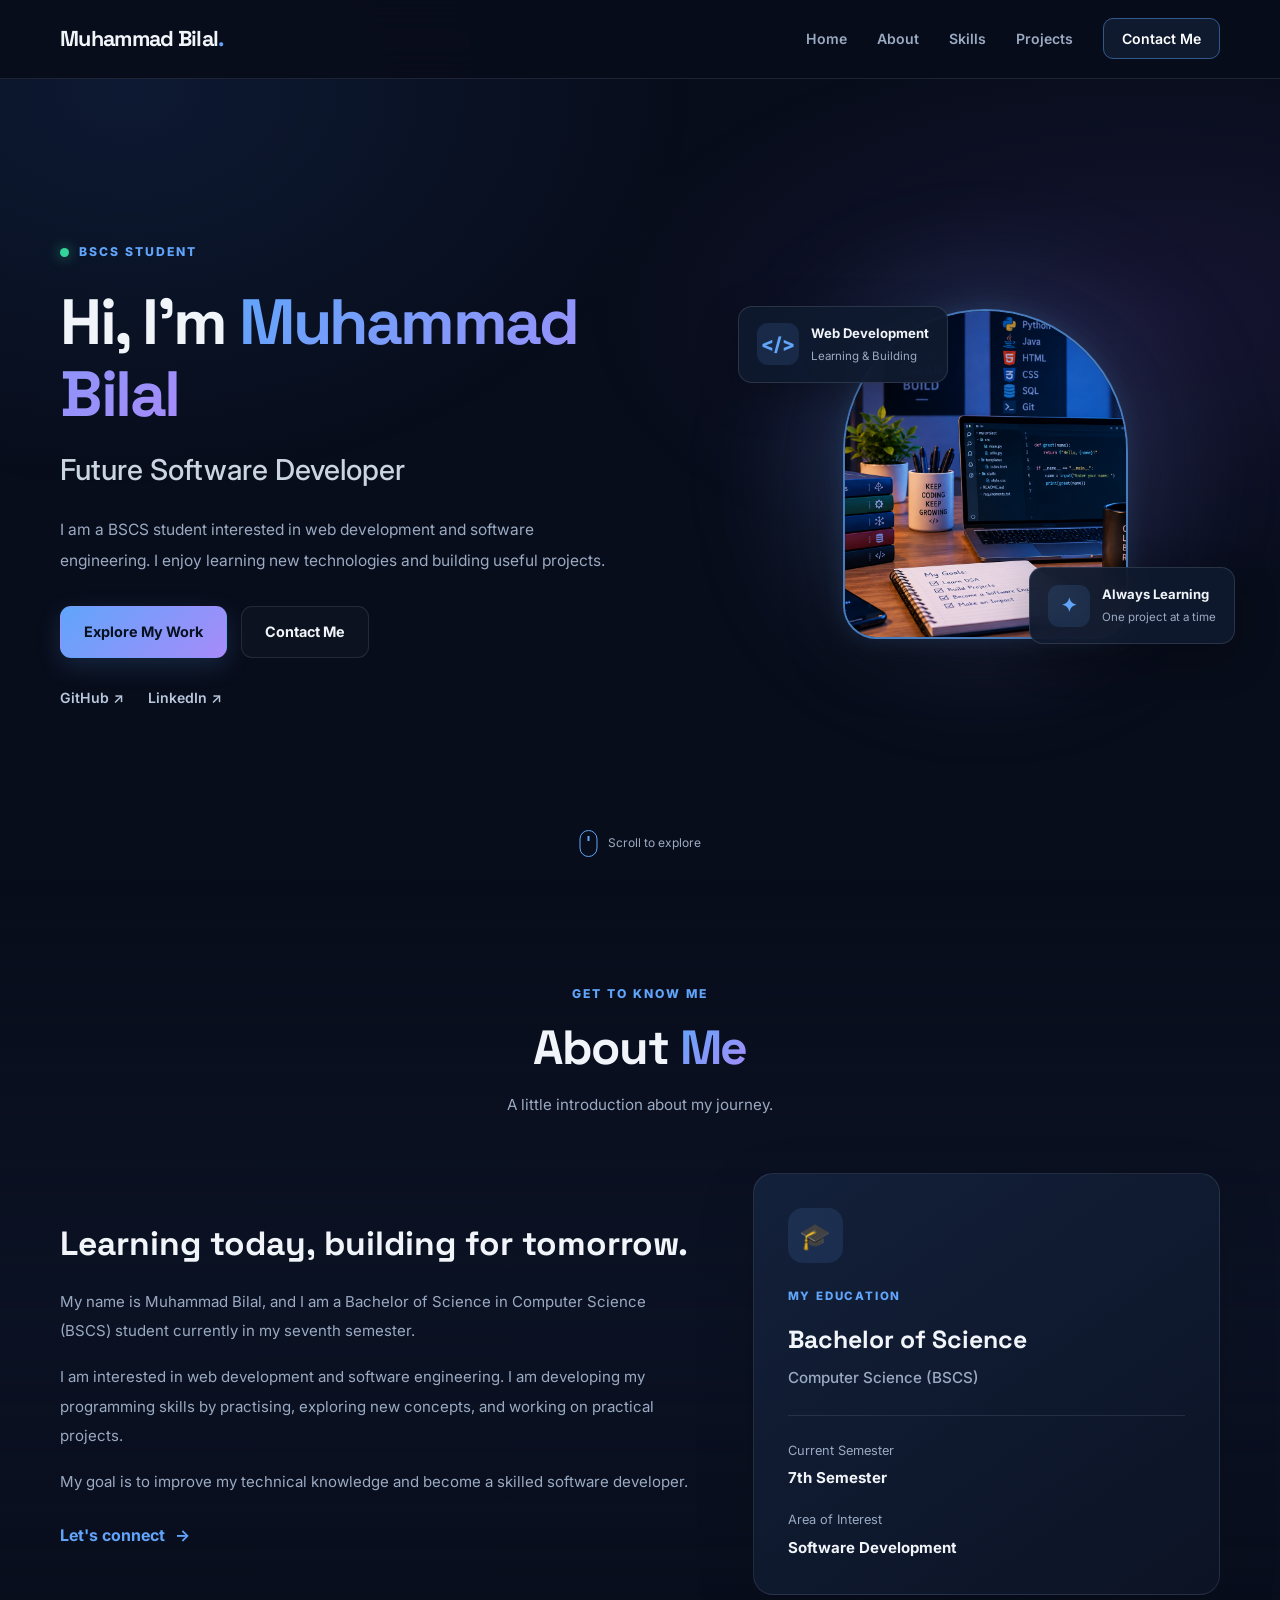
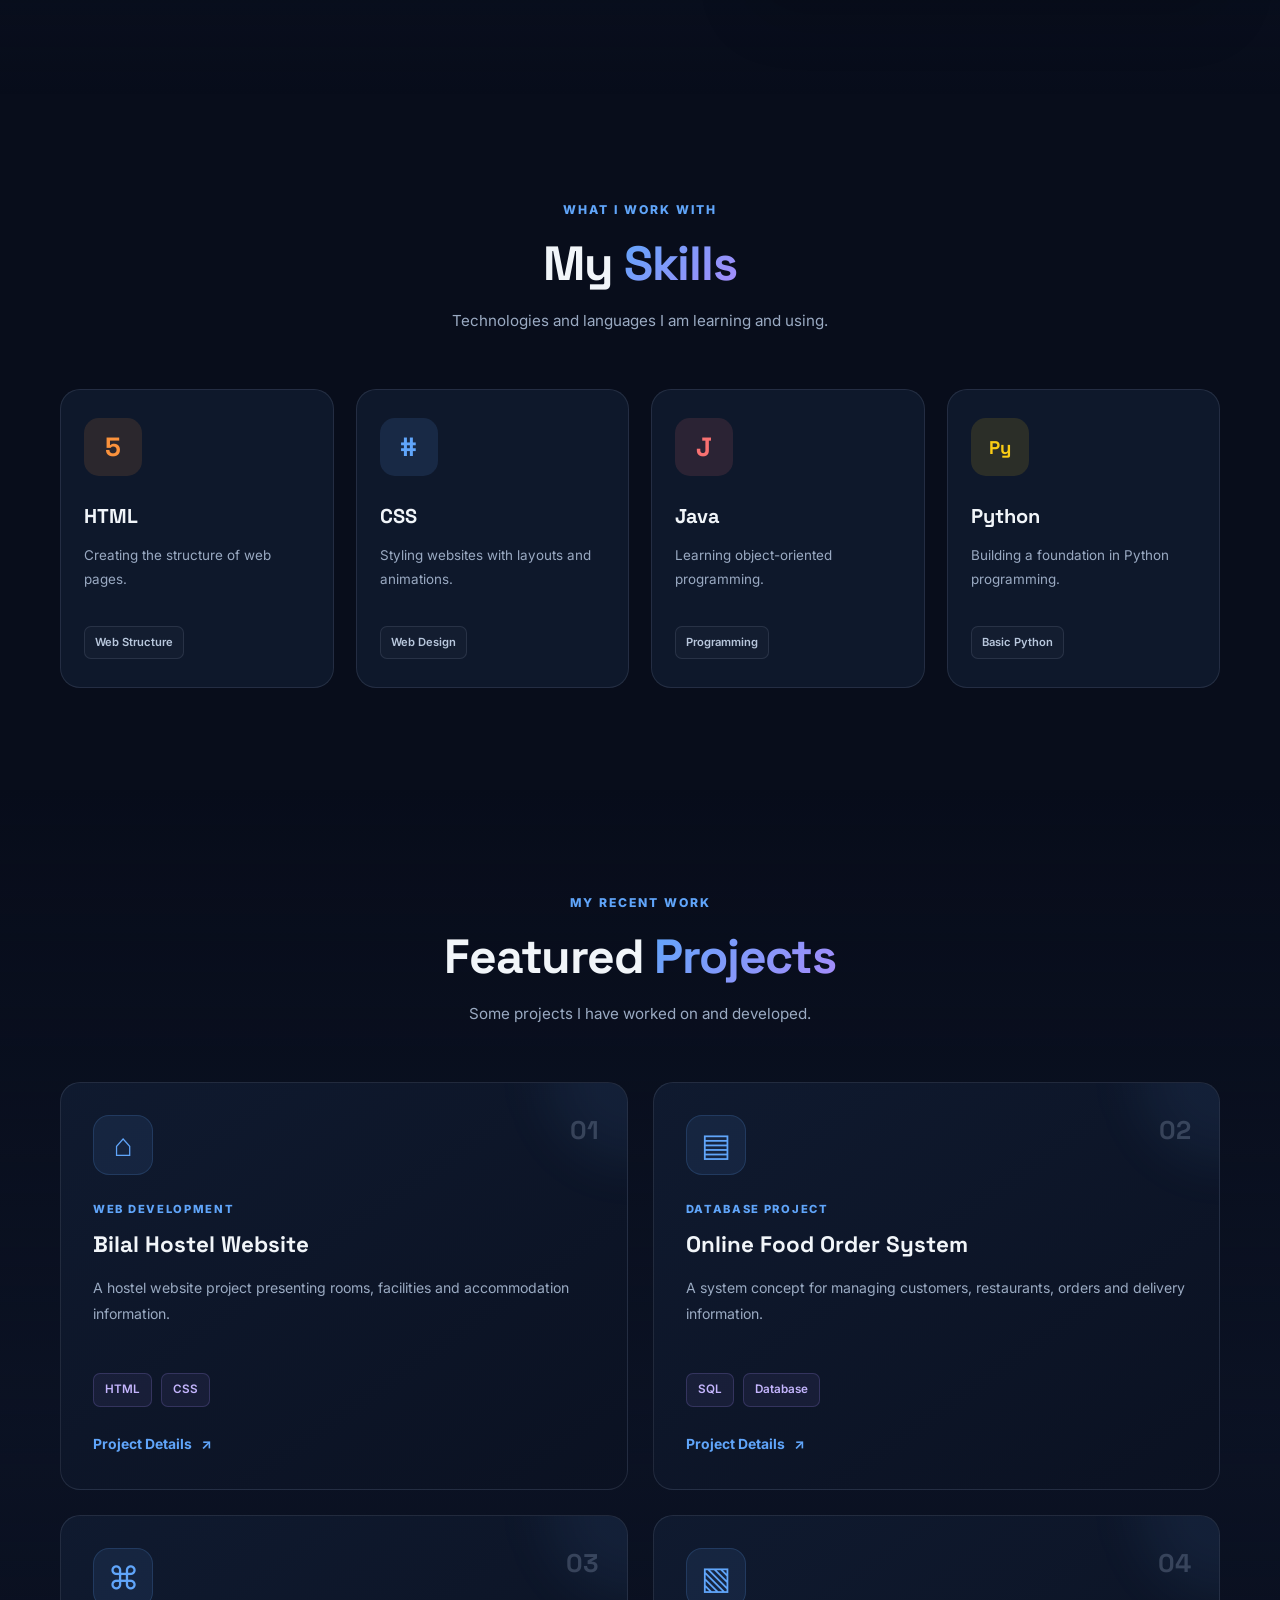
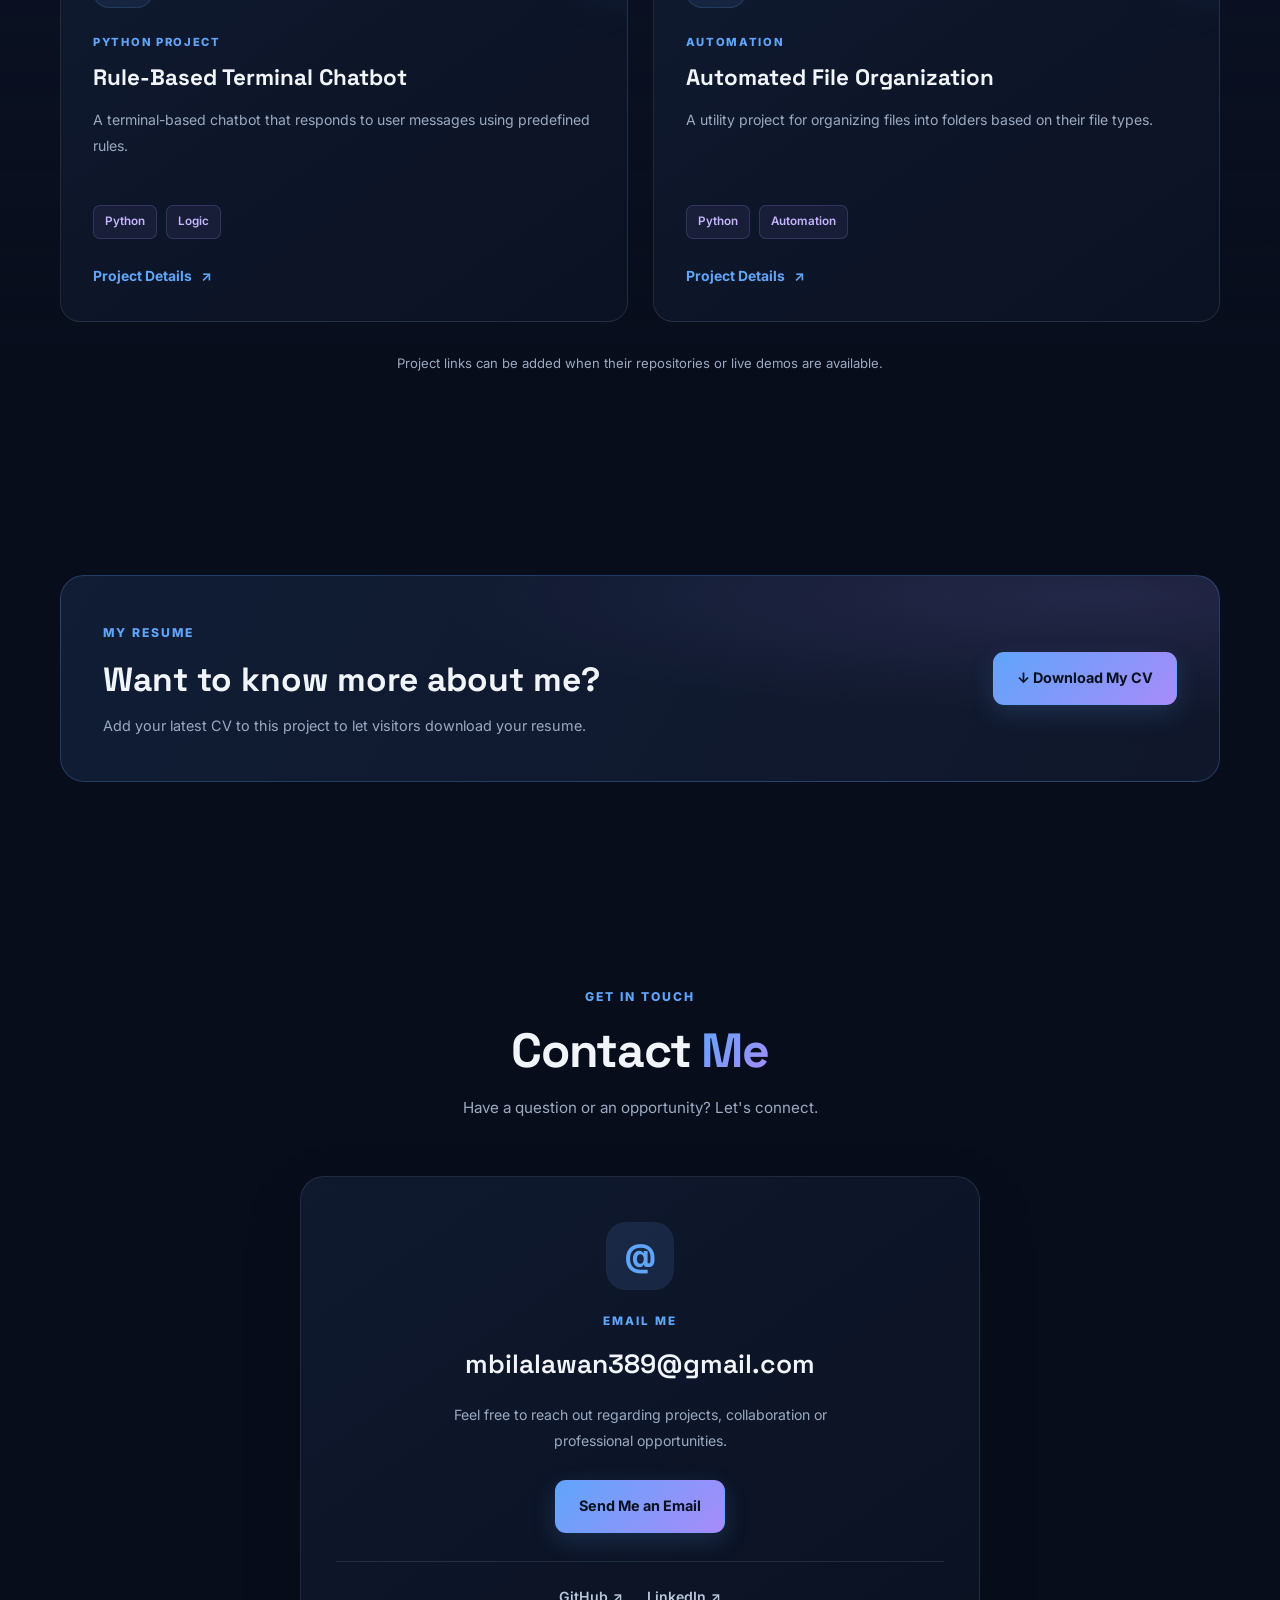
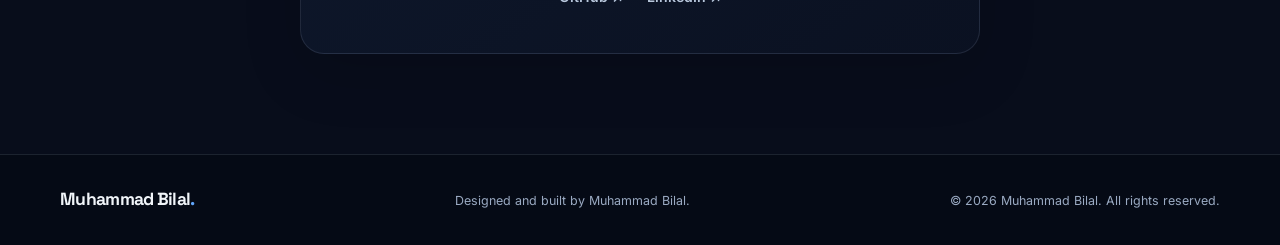
==== commit 97d8059e: "Update profile photo in index.html Replaced profile photo placeholder with an image." ====
--- a/index.html
+++ b/index.html
@@ -1,4 +1,3 @@
-
 <!DOCTYPE html>
 <html lang="en">
 <head>
@@ -89,12 +88,9 @@
                 <div class="hero-visual reveal">
                     <div class="profile-glow"></div>
 
-                    <!-- Profile photo placeholder -->
-                    <div class="profile-placeholder"
-                         role="img"
-                         aria-label="Profile photo placeholder for Muhammad Bilal">
-                        <span>MB</span>
-                    </div>
+                    <img src="images.png"
+                         alt="Muhammad Bilal"
+                         class="profile-photo">
 
                     <div class="floating-card card-top">
                         <span class="mini-icon">&lt;/&gt;</span>
